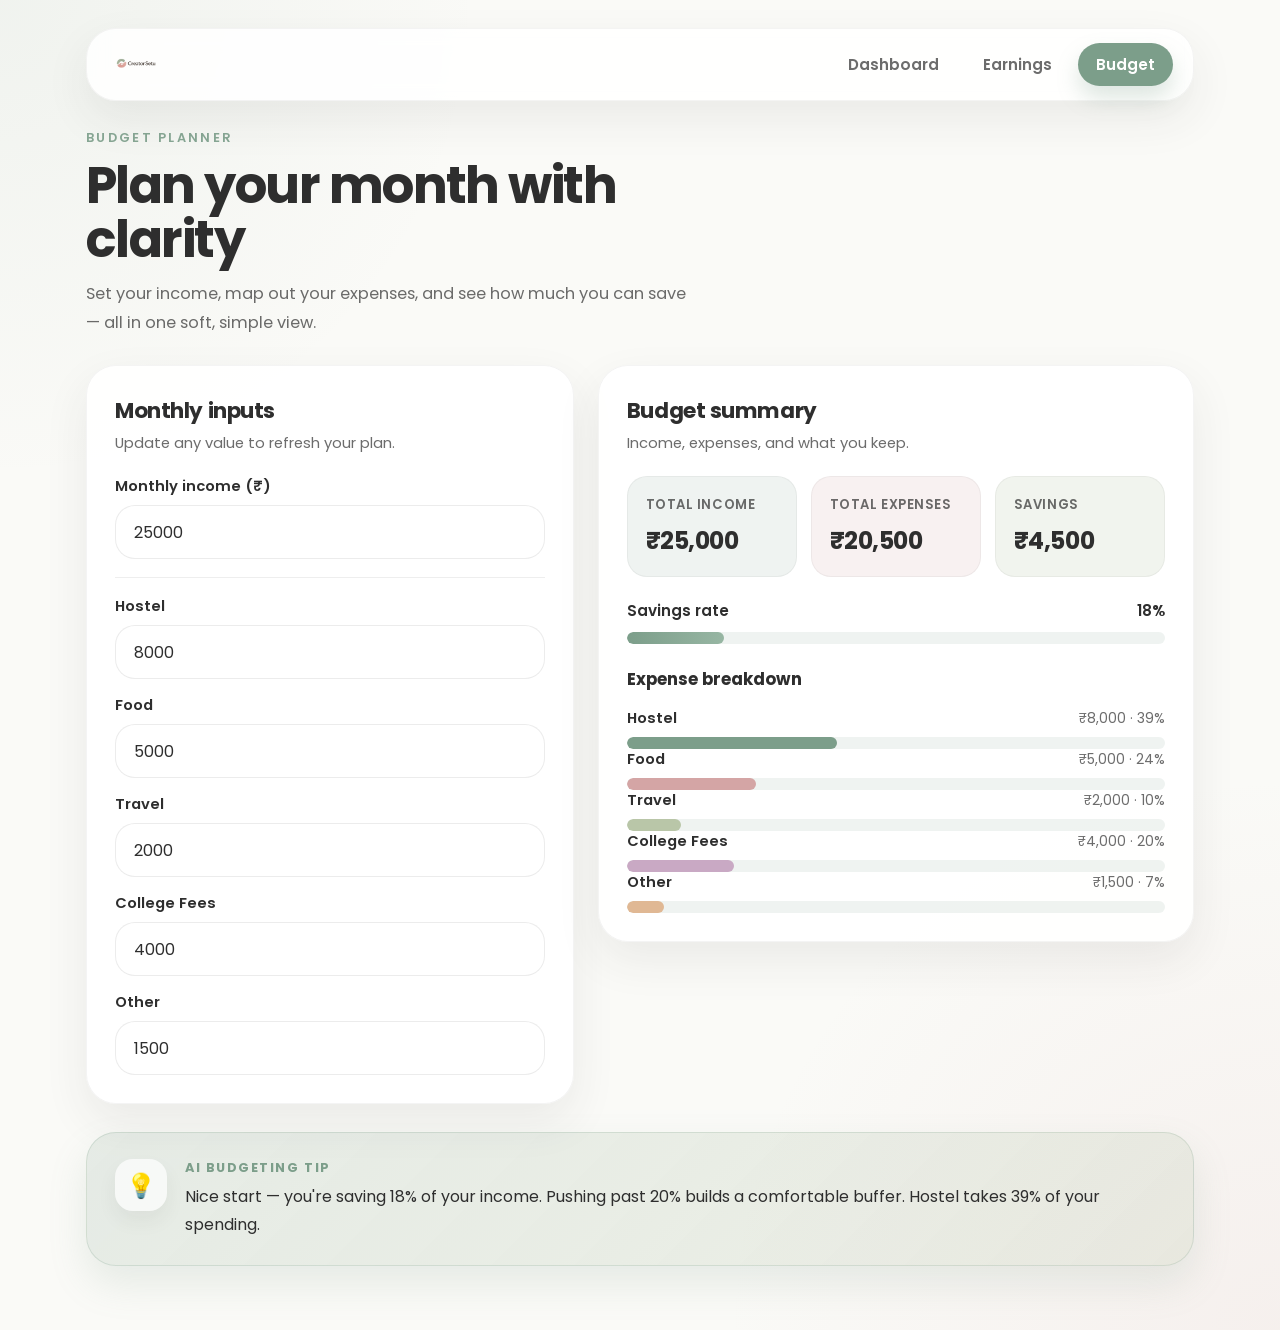
==== budget.html @ 0649b843 "Add Earnings Tracker and Budget Planner pages Co-Authored-By: Devin AI <158243242+devin-ai-integrati" ====
<!DOCTYPE html>
<html lang="en">
<head>
	<meta charset="UTF-8">
	<meta name="viewport" content="width=device-width, initial-scale=1.0">
	<title>CreatorSetu | Budget Planner</title>
	<meta name="description" content="Plan your monthly budget and track savings with CreatorSetu.">
	<link rel="preconnect" href="https://fonts.googleapis.com">
	<link rel="preconnect" href="https://fonts.gstatic.com" crossorigin>
	<link href="https://fonts.googleapis.com/css2?family=Poppins:wght@400;500;600;700;800&display=swap" rel="stylesheet">
	<link rel="stylesheet" href="style.css">
</head>
<body>
	<main class="page">
		<header class="page__nav">
			<div class="page__brand">
				<img class="brand-logo brand-logo--dashboard" src="logo_transparent.png" alt="CreatorSetu Logo">
			</div>
			<nav class="page__links" aria-label="Primary">
				<a href="index.html">Dashboard</a>
				<a href="earnings.html">Earnings</a>
				<a href="budget.html" class="is-active" aria-current="page">Budget</a>
			</nav>
		</header>

		<section class="page__intro">
			<p class="eyebrow">Budget planner</p>
			<h1>Plan your month with clarity</h1>
			<p class="page__lead">Set your income, map out your expenses, and see how much you can save — all in one soft, simple view.</p>
		</section>

		<section class="content-grid">
			<div class="panel-card">
				<div class="panel-card__header">
					<h2>Monthly inputs</h2>
					<p>Update any value to refresh your plan.</p>
				</div>
				<form class="stack-form" data-budget-form novalidate>
					<label class="field">
						<span>Monthly income (₹)</span>
						<input type="number" name="income" placeholder="e.g. 25000" min="0" step="1" data-budget-input value="25000">
					</label>
					<div class="field-divider" aria-hidden="true"></div>
					<label class="field">
						<span>Hostel</span>
						<input type="number" name="Hostel" placeholder="0" min="0" step="1" data-budget-input value="8000">
					</label>
					<label class="field">
						<span>Food</span>
						<input type="number" name="Food" placeholder="0" min="0" step="1" data-budget-input value="5000">
					</label>
					<label class="field">
						<span>Travel</span>
						<input type="number" name="Travel" placeholder="0" min="0" step="1" data-budget-input value="2000">
					</label>
					<label class="field">
						<span>College Fees</span>
						<input type="number" name="College Fees" placeholder="0" min="0" step="1" data-budget-input value="4000">
					</label>
					<label class="field">
						<span>Other</span>
						<input type="number" name="Other" placeholder="0" min="0" step="1" data-budget-input value="1500">
					</label>
				</form>
			</div>

			<div class="panel-card budget-overview">
				<div class="panel-card__header">
					<h2>Budget summary</h2>
					<p>Income, expenses, and what you keep.</p>
				</div>
				<div class="summary-trio">
					<div class="summary-trio__item summary-trio__item--income">
						<span>Total Income</span>
						<strong data-summary-income>₹0</strong>
					</div>
					<div class="summary-trio__item summary-trio__item--expense">
						<span>Total Expenses</span>
						<strong data-summary-expenses>₹0</strong>
					</div>
					<div class="summary-trio__item summary-trio__item--savings">
						<span>Savings</span>
						<strong data-summary-savings>₹0</strong>
					</div>
				</div>
				<div class="savings-meter">
					<div class="savings-meter__head">
						<span>Savings rate</span>
						<span data-savings-rate>0%</span>
					</div>
					<div class="progress-bar"><span data-savings-bar style="width: 0%"></span></div>
				</div>

				<div class="category-progress">
					<h3>Expense breakdown</h3>
					<div data-category-bars></div>
				</div>
			</div>
		</section>

		<section class="tip-section">
			<article class="ai-tip-card">
				<div class="ai-tip-card__icon" aria-hidden="true">💡</div>
				<div class="ai-tip-card__body">
					<p class="ai-tip-card__label">AI budgeting tip</p>
					<p class="ai-tip-card__text" data-ai-tip>Enter your numbers to get a personalized suggestion.</p>
				</div>
			</article>
		</section>
	</main>

	<script src="budget.js"></script>
</body>
</html>
---- style.css ----
* {
	box-sizing: border-box;
}

:root {
	--bg: #fafaf7;
	--accent: #7c9e8a;
	--secondary: #d4a5a5;
	--text: #2e2e2e;
	--muted: rgba(46, 46, 46, 0.7);
	--card: rgba(255, 255, 255, 0.86);
	--shadow: 0 18px 45px rgba(46, 46, 46, 0.08);
	--shadow-hover: 0 22px 56px rgba(46, 46, 46, 0.12);
	--radius-lg: 30px;
	--radius-md: 20px;
}

html {
	scroll-behavior: smooth;
}

body {
	margin: 0;
	font-family: 'Poppins', sans-serif;
	color: var(--text);
	background:
		radial-gradient(circle at top left, rgba(124, 158, 138, 0.08), transparent 26%),
		radial-gradient(circle at bottom right, rgba(212, 165, 165, 0.12), transparent 30%),
		var(--bg);
	min-height: 100vh;
}

button,
input,
select {
	font: inherit;
}

button {
	border: 0;
	background: none;
	cursor: pointer;
}

.auth-shell {
	min-height: 100vh;
	display: grid;
	grid-template-columns: 1.05fr 0.95fr;
	align-items: stretch;
}

.auth-shell.is-post-login {
	grid-template-columns: 1fr;
}

.auth-visual {
	position: relative;
	overflow: hidden;
	padding: 42px;
	display: flex;
	flex-direction: column;
	justify-content: space-between;
	background: linear-gradient(145deg, #7c9e8a 0%, #90ad9c 48%, #6e8f7d 100%);
	color: #fff;
}

.auth-visual::before,
.auth-visual::after {
	content: '';
	position: absolute;
	border-radius: 999px;
	background: rgba(250, 250, 247, 0.12);
	filter: blur(6px);
	pointer-events: none;
}

.auth-visual::before {
	width: 260px;
	height: 260px;
	top: -60px;
	right: -70px;
}

.auth-visual::after {
	width: 180px;
	height: 180px;
	left: -30px;
	bottom: 18%;
}

.auth-visual__brand,
.auth-visual__content {
	position: relative;
	z-index: 1;
}

.auth-visual__brand {
	display: flex;
	align-items: center;
	justify-content: flex-start;
}

.brand-logo {
	display: block;
	width: auto;
	object-fit: contain;
	background: transparent;
	mix-blend-mode: multiply;
}

.brand-logo--panel {
	width: 200px;
	height: auto;
}

.brand-logo--dashboard {
	height: 40px;
	width: auto;
}

.auth-visual__content {
	display: grid;
	gap: 18px;
	max-width: 560px;
	padding: 32px 0 0;
}

.eyebrow {
	margin: 0;
	font-size: 0.8rem;
	font-weight: 600;
	letter-spacing: 0.18em;
	text-transform: uppercase;
	opacity: 0.92;
}

.auth-visual h1,
.auth-card h2 {
	margin: 0;
	line-height: 1.02;
	letter-spacing: -0.03em;
}

.auth-visual h1 {
	font-size: clamp(2.7rem, 5.4vw, 5.6rem);
	max-width: 9ch;
}

.auth-visual__text,
.auth-card__copy {
	margin: 0;
	line-height: 1.8;
	font-size: 1.02rem;
	color: var(--muted);
}

.auth-visual__text {
	color: rgba(255, 255, 255, 0.9);
	max-width: 52ch;
}

.auth-illustration {
	position: relative;
	min-height: 320px;
	margin-top: 10px;
	border-radius: 34px;
	border: 1px solid rgba(250, 250, 247, 0.22);
	background: linear-gradient(145deg, rgba(250, 250, 247, 0.14), rgba(250, 250, 247, 0.05));
	backdrop-filter: blur(10px);
	overflow: hidden;
}

.auth-illustration__card,
.auth-illustration__orb {
	position: absolute;
	border-radius: 28px;
}

.auth-illustration__card {
	background: rgba(250, 250, 247, 0.88);
	box-shadow: 0 20px 40px rgba(46, 46, 46, 0.12);
	border: 1px solid rgba(46, 46, 46, 0.04);
}

.auth-illustration__card--one {
	width: 42%;
	height: 54%;
	top: 12%;
	left: 10%;
	transform: rotate(-8deg);
}

.auth-illustration__card--two {
	width: 36%;
	height: 44%;
	top: 18%;
	right: 14%;
	background: linear-gradient(160deg, rgba(124, 158, 138, 0.95), rgba(124, 158, 138, 0.68));
	transform: rotate(10deg);
}

.auth-illustration__card--three {
	width: 30%;
	height: 28%;
	left: 34%;
	bottom: 12%;
	background: linear-gradient(160deg, rgba(212, 165, 165, 0.9), rgba(212, 165, 165, 0.6));
}

.auth-illustration__orb {
	border-radius: 999px;
	filter: blur(2px);
	background: rgba(250, 250, 247, 0.24);
}

.auth-illustration__orb--one {
	width: 110px;
	height: 110px;
	right: 10%;
	bottom: 14%;
}

.auth-illustration__orb--two {
	width: 70px;
	height: 70px;
	left: 14%;
	top: 16%;
}

.auth-panel {
	display: grid;
	place-items: center;
	padding: 36px 22px;
	background: linear-gradient(180deg, rgba(250, 250, 247, 0.96), rgba(250, 250, 247, 1));
}

.auth-shell.is-post-login .auth-visual,
.auth-shell.is-post-login .auth-panel {
	display: none;
}

.dashboard {
	grid-column: 1 / -1;
	width: 100%;
	min-height: 100vh;
	display: grid;
	gap: 22px;
	padding: 24px;
	background:
		radial-gradient(circle at top left, rgba(124, 158, 138, 0.09), transparent 32%),
		radial-gradient(circle at bottom right, rgba(212, 165, 165, 0.1), transparent 28%),
		var(--bg);
	box-sizing: border-box;
}

.dashboard[hidden] {
	display: none;
}

.dashboard__nav {
	display: flex;
	align-items: center;
	justify-content: space-between;
	gap: 16px;
	padding: 14px 8px;
}

.dashboard__profile {
	width: 46px;
	height: 46px;
	border-radius: 999px;
	display: grid;
	place-items: center;
	background: #fff;
	box-shadow: 0 12px 24px rgba(46, 46, 46, 0.08);
	border: 1px solid rgba(46, 46, 46, 0.06);
	font-weight: 700;
	color: var(--accent);
}

.dashboard__banner,
.dashboard__stats,
.dashboard__grid {
	display: grid;
	grid-template-columns: repeat(12, minmax(0, 1fr));
	gap: 18px;
}

.dashboard__banner {
	padding: 28px;
	border-radius: 34px;
	background: linear-gradient(135deg, rgba(255, 255, 255, 0.96), rgba(250, 250, 247, 0.95));
	border: 1px solid rgba(46, 46, 46, 0.05);
	box-shadow: var(--shadow);
	align-items: end;
}

.dashboard__banner h2 {
	font-size: clamp(2rem, 4vw, 3.3rem);
	margin-top: 8px;
}

.dashboard__banner p {
	margin: 10px 0 0;
	max-width: 60ch;
	line-height: 1.8;
	color: var(--muted);
}

.dashboard__banner-card {
	grid-column: span 4;
	justify-self: end;
	padding: 18px 20px;
	border-radius: 24px;
	background: rgba(124, 158, 138, 0.1);
	border: 1px solid rgba(124, 158, 138, 0.16);
	box-shadow: 0 12px 24px rgba(46, 46, 46, 0.05);
	display: grid;
	gap: 8px;
	color: var(--text);
}

.dashboard__banner-card span {
	font-size: 0.86rem;
	font-weight: 600;
	letter-spacing: 0.08em;
	text-transform: uppercase;
	color: var(--accent);
}

.dashboard__banner > div:first-child {
	grid-column: span 8;
}

.dashboard__stats {
	grid-template-columns: repeat(4, minmax(0, 1fr));
}

.stat-card--dashboard {
	padding: 22px;
	border-radius: 28px;
	background: rgba(255, 255, 255, 0.9);
	box-shadow: 0 14px 28px rgba(46, 46, 46, 0.06);
	border: 1px solid rgba(46, 46, 46, 0.05);
	display: grid;
	gap: 10px;
}

.stat-card--dashboard p,
.dashboard-card__header p {
	margin: 0;
	color: var(--muted);
	font-size: 0.92rem;
}

.stat-card--dashboard strong {
	font-size: 1.9rem;
	line-height: 1;
	color: var(--text);
}

.stat-card--dashboard span {
	color: var(--muted);
	font-size: 0.9rem;
}

.progress-bar {
	height: 12px;
	border-radius: 999px;
	background: rgba(124, 158, 138, 0.12);
	overflow: hidden;
}

.progress-bar span {
	display: block;
	height: 100%;
	border-radius: inherit;
	background: linear-gradient(90deg, var(--accent), #97b6a3);
}

.dashboard__grid {
	grid-template-columns: 1.4fr 0.9fr;
}

.dashboard-card {
	padding: 24px;
	border-radius: 32px;
	background: rgba(255, 255, 255, 0.9);
	border: 1px solid rgba(46, 46, 46, 0.05);
	box-shadow: var(--shadow);
	display: grid;
	gap: 18px;
}

.dashboard-card__header h3 {
	margin: 0 0 6px;
	font-size: 1.2rem;
}

.bar-chart {
	display: grid;
	grid-template-columns: repeat(6, minmax(0, 1fr));
	align-items: end;
	gap: 14px;
	min-height: 320px;
	padding: 12px 4px 0;
}

.bar-chart__item {
	display: grid;
	justify-items: center;
	gap: 10px;
}

.bar-chart__bar {
	width: 100%;
	min-height: 40px;
	border-radius: 20px 20px 10px 10px;
	background: linear-gradient(180deg, rgba(124, 158, 138, 0.95), rgba(124, 158, 138, 0.52));
	box-shadow: 0 12px 24px rgba(124, 158, 138, 0.2);
	align-self: end;
}

.bar-chart__label {
	font-size: 0.84rem;
	color: var(--muted);
}

.bar-chart__value {
	font-size: 0.84rem;
	font-weight: 600;
	color: var(--text);
}

.activity-feed {
	display: grid;
	gap: 14px;
}

.activity-item {
	padding: 16px 18px;
	border-radius: 22px;
	background: linear-gradient(135deg, rgba(250, 250, 247, 0.95), rgba(255, 255, 255, 0.98));
	border: 1px solid rgba(46, 46, 46, 0.05);
	display: grid;
	gap: 6px;
}

.activity-item__top {
	display: flex;
	align-items: center;
	justify-content: space-between;
	gap: 12px;
	font-weight: 600;
}

.activity-item__badge {
	padding: 6px 10px;
	border-radius: 999px;
	background: rgba(212, 165, 165, 0.18);
	color: var(--text);
	font-size: 0.8rem;
	font-weight: 600;
}

.activity-item p {
	margin: 0;
	color: var(--muted);
	line-height: 1.7;
}

.auth-card {
	width: min(100%, 500px);
	padding: 34px;
	border-radius: 34px;
	background: var(--card);
	box-shadow: var(--shadow);
	border: 1px solid rgba(46, 46, 46, 0.05);
	backdrop-filter: blur(10px);
}

.auth-card__header {
	display: grid;
	gap: 10px;
	margin-bottom: 22px;
}

.auth-card h2 {
	font-size: clamp(1.9rem, 3vw, 2.5rem);
}

.auth-switch {
	display: grid;
	grid-template-columns: repeat(2, minmax(0, 1fr));
	gap: 8px;
	padding: 6px;
	margin-bottom: 20px;
	border-radius: 999px;
	background: rgba(124, 158, 138, 0.08);
}

.auth-switch__button {
	min-height: 46px;
	border-radius: 999px;
	font-weight: 600;
	color: var(--muted);
	transition: background 220ms ease, color 220ms ease, transform 220ms ease;
}

.auth-switch__button.is-active {
	background: #fff;
	color: var(--text);
	box-shadow: 0 10px 20px rgba(46, 46, 46, 0.08);
}

.auth-stage {
	position: relative;
	min-height: 420px;
}

.auth-form {
	position: absolute;
	inset: 0;
	display: grid;
	gap: 16px;
	align-content: start;
	opacity: 0;
	transform: translateX(18px);
	pointer-events: none;
	transition: opacity 260ms ease, transform 260ms ease;
}

.auth-form.is-active {
	opacity: 1;
	transform: translateX(0);
	pointer-events: auto;
	position: relative;
}

.field {
	display: grid;
	gap: 8px;
}

.field span {
	font-size: 0.92rem;
	font-weight: 600;
}

.field input,
.field select {
	width: 100%;
	min-height: 54px;
	padding: 0 18px;
	border-radius: var(--radius-md);
	border: 1px solid rgba(46, 46, 46, 0.09);
	background: rgba(255, 255, 255, 0.95);
	color: var(--text);
	outline: none;
	box-shadow: inset 0 1px 0 rgba(255, 255, 255, 0.7);
	transition: border-color 180ms ease, box-shadow 180ms ease, transform 180ms ease;
}

.field input::placeholder {
	color: rgba(46, 46, 46, 0.4);
}

.field input:focus,
.field select:focus {
	border-color: rgba(124, 158, 138, 0.5);
	box-shadow: 0 0 0 4px rgba(124, 158, 138, 0.12);
}

.primary-button,
.google-button {
	min-height: 54px;
	border-radius: 999px;
	font-weight: 600;
	transition: transform 180ms ease, box-shadow 180ms ease, background 180ms ease;
}

.primary-button {
	background: var(--accent);
	color: #fff;
	box-shadow: 0 16px 28px rgba(124, 158, 138, 0.26);
}

.google-button {
	display: inline-flex;
	align-items: center;
	justify-content: center;
	gap: 12px;
	border: 1px solid rgba(46, 46, 46, 0.09);
	background: #fff;
	color: var(--text);
}

.primary-button:hover,
.google-button:hover,
.auth-switch__button:hover,
.text-toggle:hover {
	transform: translateY(-2px);
}

.google-button__icon {
	width: 28px;
	height: 28px;
	border-radius: 999px;
	display: grid;
	place-items: center;
	background: linear-gradient(135deg, rgba(124, 158, 138, 0.18), rgba(212, 165, 165, 0.2));
	font-weight: 700;
}

.auth-footnote {
	margin: 4px 0 0;
	text-align: center;
	color: var(--muted);
	line-height: 1.7;
}

.text-toggle {
	padding: 0;
	font-weight: 700;
	color: var(--accent);
}

body.is-signup .auth-card__header h2,
body.is-signup .auth-card__copy {
	animation: fadeSlide 240ms ease;
}

@keyframes fadeSlide {
	from {
		opacity: 0;
		transform: translateY(8px);
	}
	to {
		opacity: 1;
		transform: translateY(0);
	}
}

@media (max-width: 980px) {
	.auth-shell {
		grid-template-columns: 1fr;
	}

	.auth-visual {
		padding: 28px 22px 34px;
	}

	.auth-visual h1 {
		max-width: 12ch;
	}

	.auth-illustration {
		min-height: 240px;
	}

	.auth-panel {
		padding-top: 18px;
	}

	.post-login__grid {
		grid-template-columns: 1fr;
	}

	.dashboard {
		padding: 18px;
	}

	.dashboard__banner > div:first-child,
	.dashboard__banner-card,
	.dashboard__grid {
		grid-column: span 12;
		justify-self: stretch;
	}

	.dashboard__stats,
	.dashboard__grid,
	.dashboard__banner {
		grid-template-columns: 1fr;
	}

	.bar-chart {
		grid-template-columns: repeat(3, minmax(0, 1fr));
	}
}

@media (max-width: 560px) {
	.auth-visual {
		padding: 22px 18px 26px;
	}

	.auth-card {
		padding: 24px 18px;
		border-radius: 28px;
	}

	.auth-stage {
		min-height: 460px;
	}

	.auth-visual__content {
		padding-top: 24px;
	}

	.auth-switch {
		grid-template-columns: 1fr;
	}

	.auth-form {
		transform: translateX(0) translateY(12px);
	}
}

/* ===== Shared page layout (Earnings & Budget) ===== */
.page {
	max-width: 1160px;
	margin: 0 auto;
	padding: 28px 26px 64px;
	display: grid;
	gap: 28px;
}

.page__nav {
	display: flex;
	align-items: center;
	justify-content: space-between;
	gap: 18px;
	padding: 14px 20px;
	border-radius: var(--radius-lg);
	background: rgba(255, 255, 255, 0.86);
	border: 1px solid rgba(46, 46, 46, 0.05);
	box-shadow: var(--shadow);
	backdrop-filter: blur(10px);
}

.page__links {
	display: flex;
	gap: 8px;
	flex-wrap: wrap;
}

.page__links a {
	padding: 10px 18px;
	border-radius: 999px;
	text-decoration: none;
	font-weight: 600;
	font-size: 0.95rem;
	color: var(--muted);
	transition: background 200ms ease, color 200ms ease, transform 200ms ease;
}

.page__links a:hover {
	transform: translateY(-2px);
	color: var(--text);
}

.page__links a.is-active {
	background: var(--accent);
	color: #fff;
	box-shadow: 0 12px 22px rgba(124, 158, 138, 0.26);
}

.page__intro {
	display: grid;
	gap: 12px;
	max-width: 60ch;
}

.page__intro .eyebrow {
	color: var(--accent);
}

.page__intro h1 {
	margin: 0;
	font-size: clamp(2.1rem, 4vw, 3.2rem);
	line-height: 1.05;
	letter-spacing: -0.03em;
}

.page__lead {
	margin: 0;
	color: var(--muted);
	line-height: 1.8;
	font-size: 1.02rem;
}

/* ===== Summary cards ===== */
.summary-row {
	display: grid;
	grid-template-columns: 1.4fr 1fr 1fr;
	gap: 20px;
}

.summary-card {
	padding: 26px;
	border-radius: var(--radius-lg);
	background: rgba(255, 255, 255, 0.9);
	border: 1px solid rgba(46, 46, 46, 0.05);
	box-shadow: var(--shadow);
	display: grid;
	gap: 10px;
	align-content: start;
}

.summary-card p {
	margin: 0;
	color: var(--muted);
	font-size: 0.92rem;
}

.summary-card strong {
	font-size: 2rem;
	line-height: 1;
	letter-spacing: -0.02em;
}

.summary-card span {
	color: var(--muted);
	font-size: 0.9rem;
}

.summary-card--hero {
	background: linear-gradient(140deg, rgba(124, 158, 138, 0.95), rgba(124, 158, 138, 0.72));
	color: #fff;
	border: 0;
	box-shadow: 0 22px 46px rgba(124, 158, 138, 0.32);
}

.summary-card--hero p,
.summary-card--hero span {
	color: rgba(255, 255, 255, 0.88);
}

.summary-card--hero strong {
	font-size: 2.6rem;
	color: #fff;
}

/* ===== Content grid + panels ===== */
.content-grid {
	display: grid;
	grid-template-columns: 0.9fr 1.1fr;
	gap: 24px;
	align-items: start;
}

.panel-card {
	padding: 28px;
	border-radius: var(--radius-lg);
	background: rgba(255, 255, 255, 0.9);
	border: 1px solid rgba(46, 46, 46, 0.05);
	box-shadow: var(--shadow);
	display: grid;
	gap: 22px;
}

.panel-card__header h2 {
	margin: 0 0 6px;
	font-size: 1.35rem;
	letter-spacing: -0.02em;
}

.panel-card__header p {
	margin: 0;
	color: var(--muted);
	font-size: 0.92rem;
}

.stack-form {
	display: grid;
	gap: 16px;
}

.field-divider {
	height: 1px;
	background: rgba(46, 46, 46, 0.08);
	margin: 2px 0;
}

/* ===== Pie chart ===== */
.pie-wrap {
	display: flex;
	align-items: center;
	gap: 26px;
	flex-wrap: wrap;
}

.pie-chart {
	width: 190px;
	height: 190px;
	border-radius: 999px;
	flex-shrink: 0;
	box-shadow: 0 16px 32px rgba(46, 46, 46, 0.12);
	background: conic-gradient(rgba(124, 158, 138, 0.15) 0 100%);
	position: relative;
}

.pie-chart::after {
	content: '';
	position: absolute;
	inset: 28%;
	border-radius: 999px;
	background: #fff;
	box-shadow: inset 0 1px 6px rgba(46, 46, 46, 0.06);
}

.pie-legend {
	list-style: none;
	margin: 0;
	padding: 0;
	display: grid;
	gap: 12px;
	flex: 1;
	min-width: 180px;
}

.pie-legend__item {
	display: grid;
	grid-template-columns: auto 1fr auto;
	align-items: center;
	gap: 10px;
	font-size: 0.92rem;
}

.pie-legend__dot {
	width: 14px;
	height: 14px;
	border-radius: 5px;
}

.pie-legend__label {
	font-weight: 600;
}

.pie-legend__value {
	color: var(--muted);
	font-size: 0.86rem;
	white-space: nowrap;
}

.pie-legend__empty {
	color: var(--muted);
	font-size: 0.92rem;
}

/* ===== Earnings list ===== */
.list-section {
	display: grid;
	gap: 18px;
}

.earnings-grid {
	display: grid;
	grid-template-columns: repeat(auto-fill, minmax(220px, 1fr));
	gap: 18px;
}

.earning-card {
	padding: 22px;
	border-radius: var(--radius-md);
	background: linear-gradient(135deg, rgba(250, 250, 247, 0.96), rgba(255, 255, 255, 0.98));
	border: 1px solid rgba(46, 46, 46, 0.05);
	box-shadow: 0 14px 28px rgba(46, 46, 46, 0.06);
	display: grid;
	gap: 14px;
	transition: transform 200ms ease, box-shadow 200ms ease;
}

.earning-card:hover {
	transform: translateY(-3px);
	box-shadow: var(--shadow-hover);
}

.earning-card__top {
	display: flex;
	align-items: center;
	justify-content: space-between;
	gap: 10px;
}

.earning-card__platform {
	font-weight: 600;
	font-size: 1.02rem;
}

.earning-card__remove {
	width: 28px;
	height: 28px;
	border-radius: 999px;
	display: grid;
	place-items: center;
	font-size: 1.2rem;
	line-height: 1;
	color: var(--muted);
	background: rgba(46, 46, 46, 0.05);
	transition: background 180ms ease, color 180ms ease;
}

.earning-card__remove:hover {
	background: rgba(212, 165, 165, 0.25);
	color: var(--text);
}

.earning-card__amount {
	font-size: 1.7rem;
	letter-spacing: -0.02em;
	color: var(--accent);
}

.earning-card__meta {
	display: flex;
	align-items: center;
	justify-content: space-between;
	gap: 10px;
	flex-wrap: wrap;
}

.earning-card__badge {
	padding: 6px 12px;
	border-radius: 999px;
	background: rgba(124, 158, 138, 0.14);
	color: var(--text);
	font-size: 0.8rem;
	font-weight: 600;
}

.earning-card__date {
	color: var(--muted);
	font-size: 0.86rem;
}

.empty-state {
	margin: 0;
	padding: 36px;
	text-align: center;
	color: var(--muted);
	border-radius: var(--radius-md);
	border: 1px dashed rgba(46, 46, 46, 0.15);
	background: rgba(255, 255, 255, 0.6);
}

/* ===== Budget summary ===== */
.summary-trio {
	display: grid;
	grid-template-columns: repeat(3, minmax(0, 1fr));
	gap: 14px;
}

.summary-trio__item {
	padding: 18px;
	border-radius: var(--radius-md);
	display: grid;
	gap: 8px;
	border: 1px solid rgba(46, 46, 46, 0.05);
}

.summary-trio__item span {
	font-size: 0.82rem;
	font-weight: 600;
	letter-spacing: 0.04em;
	text-transform: uppercase;
	color: var(--muted);
}

.summary-trio__item strong {
	font-size: 1.5rem;
	letter-spacing: -0.02em;
}

.summary-trio__item--income {
	background: rgba(124, 158, 138, 0.12);
}

.summary-trio__item--expense {
	background: rgba(212, 165, 165, 0.16);
}

.summary-trio__item--savings {
	background: rgba(185, 198, 168, 0.2);
}

.savings-meter {
	display: grid;
	gap: 10px;
}

.savings-meter__head {
	display: flex;
	align-items: center;
	justify-content: space-between;
	font-weight: 600;
	font-size: 0.95rem;
}

.category-progress {
	display: grid;
	gap: 16px;
}

.category-progress h3 {
	margin: 0;
	font-size: 1.05rem;
}

.category-row {
	display: grid;
	gap: 8px;
}

.category-row__head {
	display: flex;
	align-items: center;
	justify-content: space-between;
	gap: 10px;
	font-size: 0.92rem;
}

.category-row__name {
	font-weight: 600;
}

.category-row__value {
	color: var(--muted);
	font-size: 0.86rem;
}

/* ===== AI tip card ===== */
.tip-section {
	display: grid;
}

.ai-tip-card {
	display: flex;
	align-items: flex-start;
	gap: 18px;
	padding: 26px 28px;
	border-radius: var(--radius-lg);
	background: linear-gradient(135deg, rgba(124, 158, 138, 0.16), rgba(185, 198, 168, 0.22));
	border: 1px solid rgba(124, 158, 138, 0.22);
	box-shadow: 0 18px 38px rgba(124, 158, 138, 0.16);
}

.ai-tip-card__icon {
	width: 52px;
	height: 52px;
	border-radius: 18px;
	display: grid;
	place-items: center;
	font-size: 1.5rem;
	background: rgba(255, 255, 255, 0.7);
	box-shadow: 0 10px 20px rgba(46, 46, 46, 0.06);
	flex-shrink: 0;
}

.ai-tip-card__label {
	margin: 0 0 6px;
	font-size: 0.8rem;
	font-weight: 700;
	letter-spacing: 0.12em;
	text-transform: uppercase;
	color: var(--accent);
}

.ai-tip-card__text {
	margin: 0;
	line-height: 1.75;
	font-size: 1rem;
	color: var(--text);
}

/* ===== Responsive ===== */
@media (max-width: 900px) {
	.summary-row,
	.content-grid {
		grid-template-columns: 1fr;
	}

	.summary-trio {
		grid-template-columns: 1fr;
	}
}

@media (max-width: 560px) {
	.page {
		padding: 20px 16px 48px;
	}

	.page__nav {
		flex-direction: column;
		align-items: stretch;
		text-align: center;
	}

	.page__links {
		justify-content: center;
	}

	.pie-wrap {
		justify-content: center;
	}
}
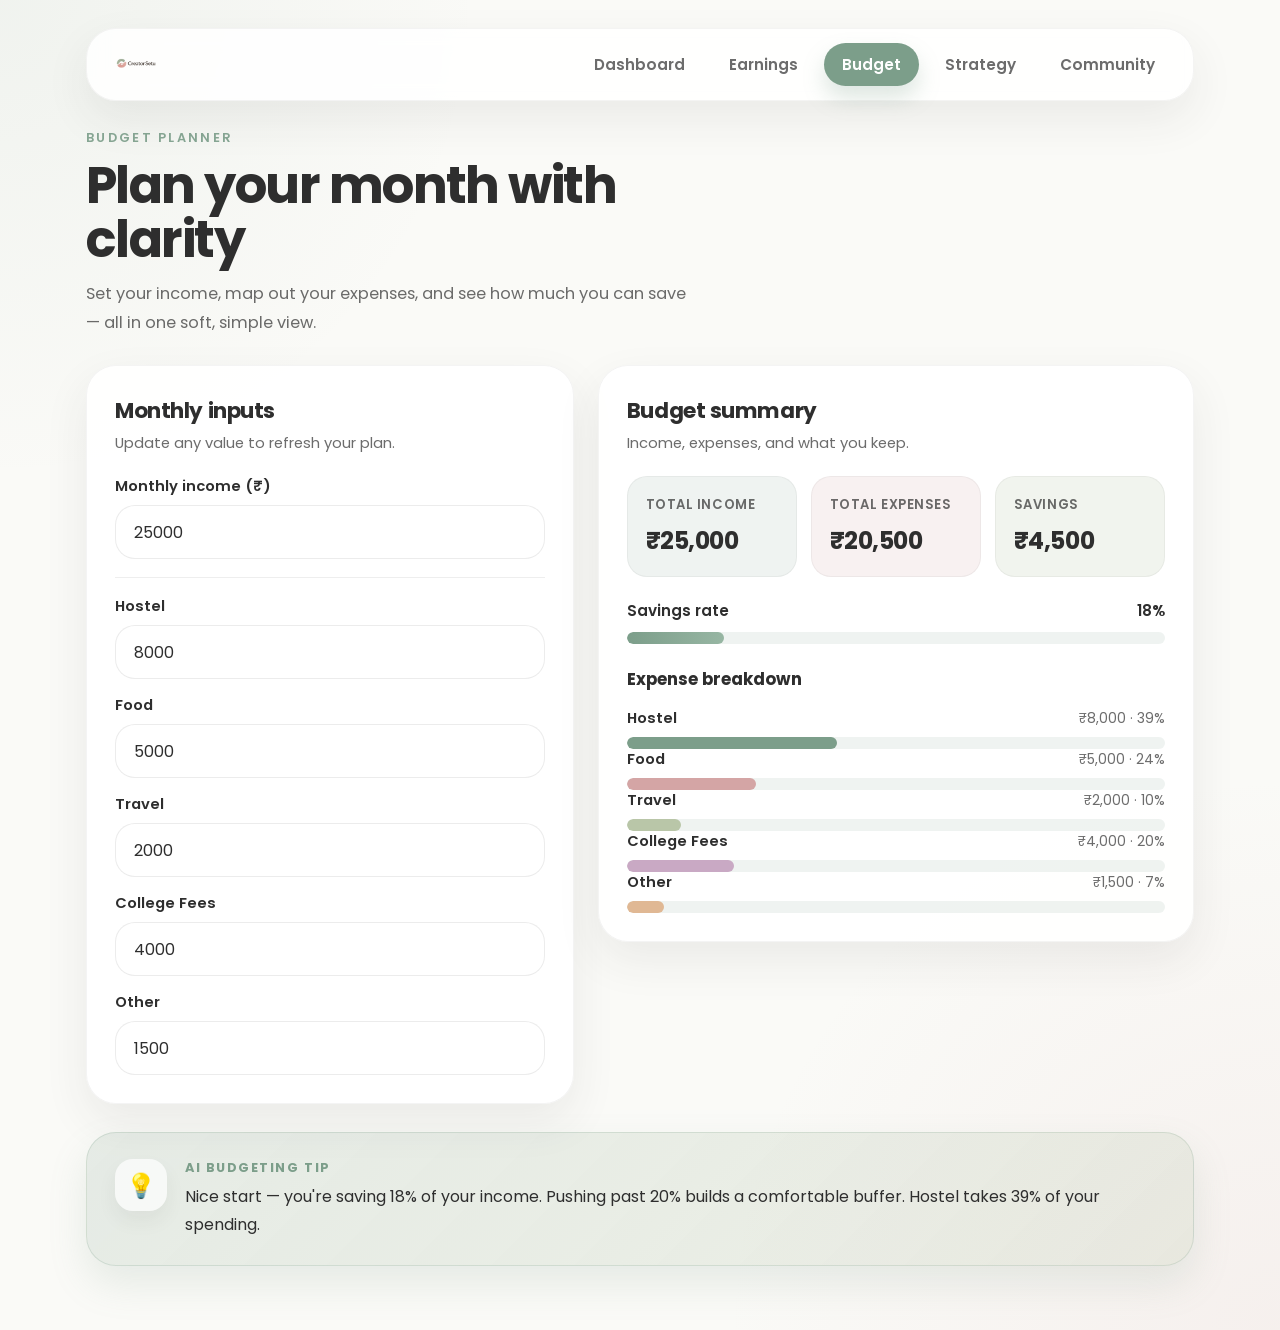
==== commit 68ebeaa2: "Add Content Strategy Advisor and Creator Meet community pages Co-Authored-By: Devin AI <158243242+de" ====
--- a/budget.html
+++ b/budget.html
@@ -20,6 +20,8 @@
 				<a href="index.html">Dashboard</a>
 				<a href="earnings.html">Earnings</a>
 				<a href="budget.html" class="is-active" aria-current="page">Budget</a>
+				<a href="strategy.html">Strategy</a>
+				<a href="community.html">Community</a>
 			</nav>
 		</header>
 
--- a/style.css
+++ b/style.css
@@ -1203,3 +1203,399 @@
 		justify-content: center;
 	}
 }
+
+/* ===== Content Strategy Advisor ===== */
+.content-grid--advisor {
+	grid-template-columns: 0.85fr 1.15fr;
+}
+
+.range-input {
+	-webkit-appearance: none;
+	appearance: none;
+	width: 100%;
+	height: 8px;
+	border-radius: 999px;
+	background: rgba(124, 158, 138, 0.18);
+	outline: none;
+}
+
+.range-input::-webkit-slider-thumb {
+	-webkit-appearance: none;
+	appearance: none;
+	width: 22px;
+	height: 22px;
+	border-radius: 999px;
+	background: var(--accent);
+	box-shadow: 0 6px 14px rgba(124, 158, 138, 0.4);
+	cursor: pointer;
+}
+
+.range-input::-moz-range-thumb {
+	width: 22px;
+	height: 22px;
+	border: 0;
+	border-radius: 999px;
+	background: var(--accent);
+	box-shadow: 0 6px 14px rgba(124, 158, 138, 0.4);
+	cursor: pointer;
+}
+
+.advisor-output {
+	display: grid;
+	gap: 18px;
+	align-content: start;
+}
+
+.advisor-output__header h2 {
+	font-size: 1.35rem;
+	letter-spacing: -0.02em;
+}
+
+.masonry {
+	columns: 2;
+	column-gap: 18px;
+}
+
+.idea-card {
+	break-inside: avoid;
+	margin-bottom: 18px;
+	padding: 22px;
+	border-radius: var(--radius-md);
+	background: rgba(255, 255, 255, 0.92);
+	border: 1px solid rgba(46, 46, 46, 0.05);
+	box-shadow: 0 14px 28px rgba(46, 46, 46, 0.06);
+	display: grid;
+	gap: 10px;
+	transition: transform 200ms ease, box-shadow 200ms ease;
+}
+
+.idea-card:hover {
+	transform: translateY(-3px);
+	box-shadow: var(--shadow-hover);
+}
+
+.idea-card--tone-0 { background: linear-gradient(150deg, rgba(124, 158, 138, 0.14), rgba(255, 255, 255, 0.96)); }
+.idea-card--tone-1 { background: linear-gradient(150deg, rgba(212, 165, 165, 0.16), rgba(255, 255, 255, 0.96)); }
+.idea-card--tone-2 { background: linear-gradient(150deg, rgba(185, 198, 168, 0.2), rgba(255, 255, 255, 0.96)); }
+.idea-card--tone-3 { background: linear-gradient(150deg, rgba(201, 169, 196, 0.18), rgba(255, 255, 255, 0.96)); }
+
+.idea-card__emoji {
+	font-size: 1.8rem;
+	line-height: 1;
+}
+
+.idea-card__title {
+	margin: 0;
+	font-size: 1.12rem;
+	letter-spacing: -0.01em;
+}
+
+.idea-card__desc {
+	margin: 0;
+	color: var(--muted);
+	line-height: 1.7;
+	font-size: 0.94rem;
+}
+
+.best-content {
+	display: grid;
+	grid-template-columns: repeat(auto-fill, minmax(200px, 1fr));
+	gap: 16px;
+}
+
+.stat-chip {
+	padding: 20px;
+	border-radius: var(--radius-md);
+	background: rgba(124, 158, 138, 0.1);
+	border: 1px solid rgba(124, 158, 138, 0.16);
+	display: grid;
+	gap: 6px;
+}
+
+.stat-chip__label {
+	font-size: 0.78rem;
+	font-weight: 700;
+	letter-spacing: 0.08em;
+	text-transform: uppercase;
+	color: var(--accent);
+}
+
+.stat-chip__value {
+	font-size: 1.05rem;
+	letter-spacing: -0.01em;
+}
+
+.stat-chip__meta {
+	color: var(--muted);
+	font-size: 0.86rem;
+}
+
+/* ===== Creator Meet community ===== */
+.search-wrap {
+	position: relative;
+	display: flex;
+	align-items: center;
+}
+
+.search-wrap__icon {
+	position: absolute;
+	left: 22px;
+	font-size: 1.1rem;
+	pointer-events: none;
+}
+
+.search-input {
+	width: 100%;
+	min-height: 60px;
+	padding: 0 22px 0 54px;
+	border-radius: 999px;
+	border: 1px solid rgba(46, 46, 46, 0.09);
+	background: rgba(255, 255, 255, 0.92);
+	color: var(--text);
+	outline: none;
+	box-shadow: var(--shadow);
+	transition: border-color 180ms ease, box-shadow 180ms ease;
+}
+
+.search-input::placeholder {
+	color: rgba(46, 46, 46, 0.45);
+}
+
+.search-input:focus {
+	border-color: rgba(124, 158, 138, 0.5);
+	box-shadow: 0 0 0 4px rgba(124, 158, 138, 0.12);
+}
+
+.community-layout {
+	display: grid;
+	grid-template-columns: 1fr 320px;
+	gap: 24px;
+	align-items: start;
+}
+
+.community-main {
+	display: grid;
+	gap: 18px;
+}
+
+.collab-heading {
+	margin-top: 16px;
+}
+
+.creator-grid {
+	display: grid;
+	grid-template-columns: repeat(auto-fill, minmax(210px, 1fr));
+	gap: 18px;
+}
+
+.creator-card {
+	padding: 24px;
+	border-radius: var(--radius-md);
+	background: rgba(255, 255, 255, 0.92);
+	border: 1px solid rgba(46, 46, 46, 0.05);
+	box-shadow: 0 14px 28px rgba(46, 46, 46, 0.06);
+	display: grid;
+	justify-items: center;
+	gap: 8px;
+	text-align: center;
+	transition: transform 200ms ease, box-shadow 200ms ease;
+}
+
+.creator-card:hover {
+	transform: translateY(-3px);
+	box-shadow: var(--shadow-hover);
+}
+
+.creator-card__avatar {
+	width: 64px;
+	height: 64px;
+	border-radius: 999px;
+	display: grid;
+	place-items: center;
+	color: #fff;
+	font-weight: 700;
+	font-size: 1.2rem;
+	box-shadow: 0 10px 20px rgba(46, 46, 46, 0.12);
+	margin-bottom: 4px;
+}
+
+.creator-card__name {
+	margin: 0;
+	font-size: 1.05rem;
+}
+
+.creator-card__platform {
+	font-size: 0.82rem;
+	font-weight: 600;
+	color: var(--accent);
+}
+
+.creator-card__followers {
+	color: var(--muted);
+	font-size: 0.86rem;
+}
+
+.connect-button {
+	margin-top: 10px;
+	min-height: 42px;
+	padding: 0 24px;
+	border-radius: 999px;
+	font-weight: 600;
+	background: var(--accent);
+	color: #fff;
+	box-shadow: 0 12px 22px rgba(124, 158, 138, 0.26);
+	transition: transform 180ms ease, background 180ms ease;
+}
+
+.connect-button:hover {
+	transform: translateY(-2px);
+}
+
+.connect-button.is-connected {
+	background: rgba(124, 158, 138, 0.16);
+	color: var(--accent);
+	box-shadow: none;
+}
+
+.collab-card {
+	break-inside: avoid;
+	margin-bottom: 18px;
+	padding: 22px;
+	border-radius: var(--radius-md);
+	background: rgba(255, 255, 255, 0.92);
+	border: 1px solid rgba(46, 46, 46, 0.05);
+	box-shadow: 0 14px 28px rgba(46, 46, 46, 0.06);
+	display: grid;
+	gap: 14px;
+}
+
+.collab-card--tone-0 { background: linear-gradient(150deg, rgba(124, 158, 138, 0.12), rgba(255, 255, 255, 0.96)); }
+.collab-card--tone-1 { background: linear-gradient(150deg, rgba(212, 165, 165, 0.14), rgba(255, 255, 255, 0.96)); }
+.collab-card--tone-2 { background: linear-gradient(150deg, rgba(185, 198, 168, 0.18), rgba(255, 255, 255, 0.96)); }
+.collab-card--tone-3 { background: linear-gradient(150deg, rgba(201, 169, 196, 0.16), rgba(255, 255, 255, 0.96)); }
+
+.collab-card__top {
+	display: flex;
+	align-items: center;
+	gap: 12px;
+}
+
+.collab-card__avatar {
+	width: 44px;
+	height: 44px;
+	border-radius: 999px;
+	display: grid;
+	place-items: center;
+	background: var(--accent);
+	color: #fff;
+	font-weight: 700;
+	font-size: 0.95rem;
+	flex-shrink: 0;
+}
+
+.collab-card__name {
+	display: block;
+	font-weight: 600;
+}
+
+.collab-card__platform {
+	display: block;
+	font-size: 0.82rem;
+	color: var(--muted);
+}
+
+.collab-card__text {
+	margin: 0;
+	line-height: 1.7;
+	color: var(--text);
+	font-size: 0.95rem;
+}
+
+.collab-card__foot {
+	display: flex;
+	align-items: center;
+	justify-content: space-between;
+	gap: 10px;
+	flex-wrap: wrap;
+}
+
+.collab-card__tag {
+	padding: 6px 12px;
+	border-radius: 999px;
+	background: rgba(124, 158, 138, 0.14);
+	color: var(--text);
+	font-size: 0.8rem;
+	font-weight: 600;
+}
+
+.ghost-button {
+	min-height: 38px;
+	padding: 0 18px;
+	border-radius: 999px;
+	font-weight: 600;
+	font-size: 0.88rem;
+	color: var(--accent);
+	background: #fff;
+	border: 1px solid rgba(124, 158, 138, 0.3);
+	transition: transform 180ms ease, background 180ms ease;
+}
+
+.ghost-button:hover {
+	transform: translateY(-2px);
+	background: rgba(124, 158, 138, 0.08);
+}
+
+.trending-card {
+	position: sticky;
+	top: 24px;
+}
+
+.trending-list {
+	list-style: none;
+	margin: 0;
+	padding: 0;
+	display: grid;
+	gap: 6px;
+}
+
+.trending-item {
+	display: flex;
+	align-items: center;
+	justify-content: space-between;
+	gap: 10px;
+	padding: 12px 14px;
+	border-radius: 16px;
+	transition: background 180ms ease;
+}
+
+.trending-item:hover {
+	background: rgba(124, 158, 138, 0.08);
+}
+
+.trending-item__tag {
+	font-weight: 600;
+	color: var(--text);
+}
+
+.trending-item__posts {
+	color: var(--muted);
+	font-size: 0.84rem;
+}
+
+@media (max-width: 900px) {
+	.content-grid--advisor {
+		grid-template-columns: 1fr;
+	}
+
+	.masonry {
+		columns: 1;
+	}
+
+	.community-layout {
+		grid-template-columns: 1fr;
+	}
+
+	.trending-card {
+		position: static;
+	}
+}
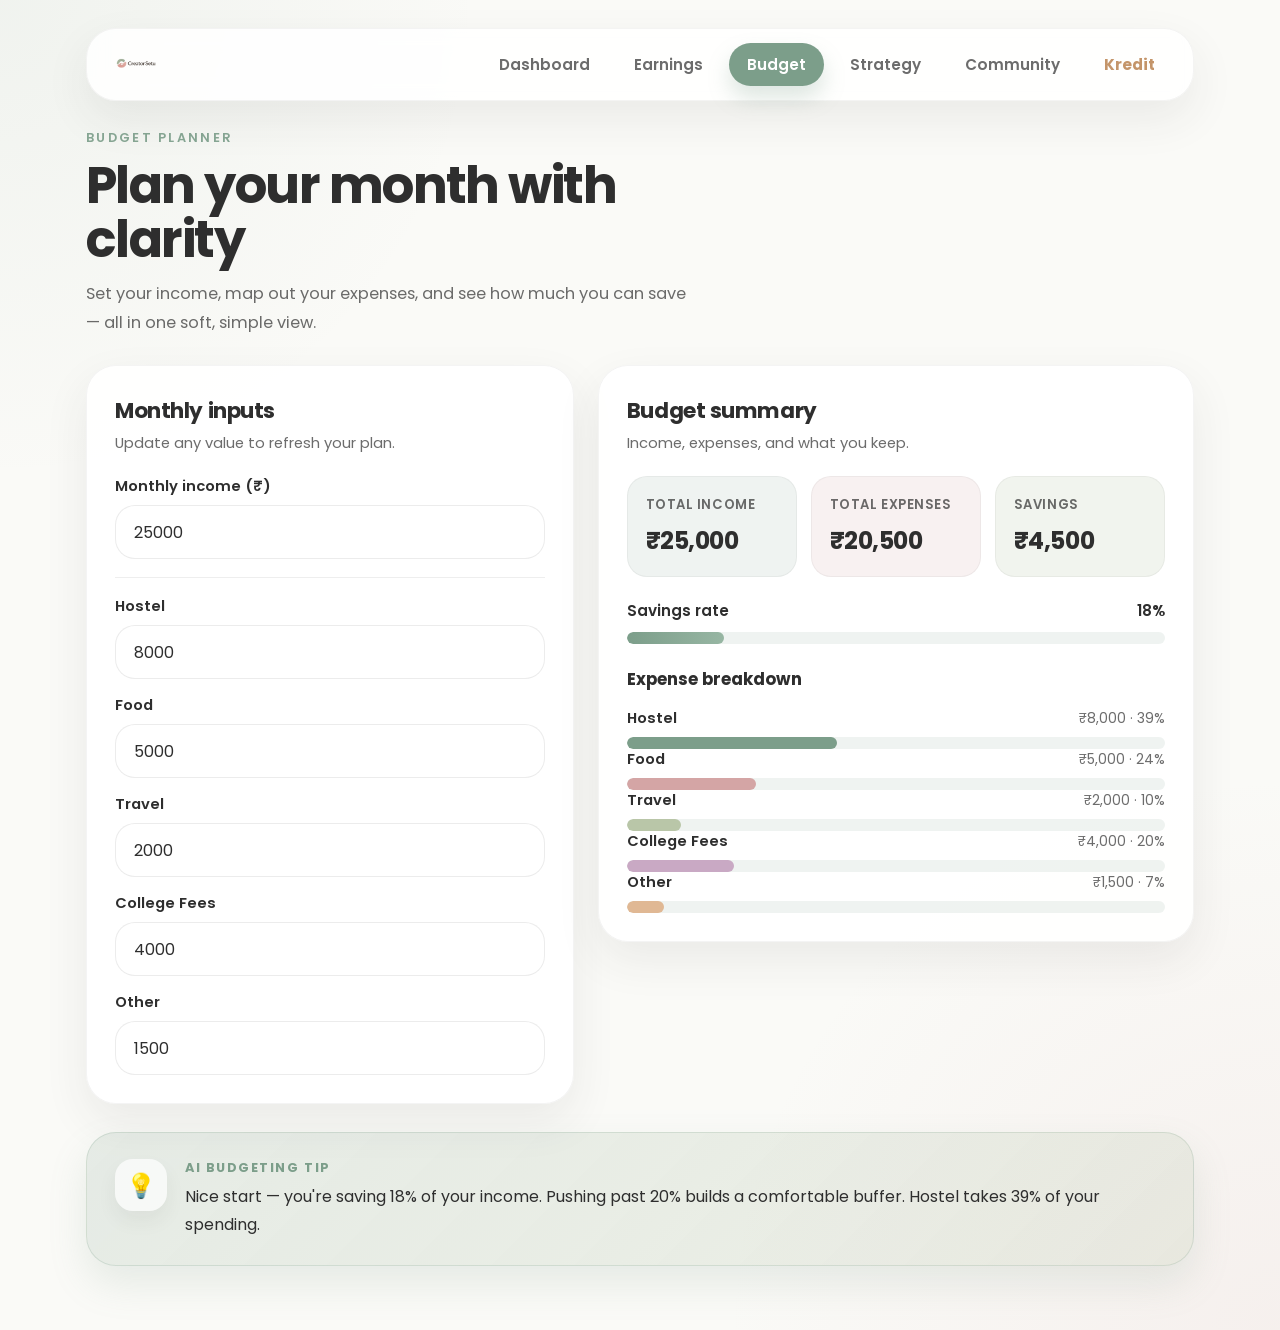
==== commit a0e60636: "Add Kredit page — peer-to-peer micro lending for student creators - Create kredit.html with hero sec" ====
--- a/budget.html
+++ b/budget.html
@@ -22,6 +22,7 @@
 				<a href="budget.html" class="is-active" aria-current="page">Budget</a>
 				<a href="strategy.html">Strategy</a>
 				<a href="community.html">Community</a>
+				<a href="kredit.html" class="kredit-link">Kredit</a>
 			</nav>
 		</header>
 
--- a/style.css
+++ b/style.css
@@ -1,719 +1,719 @@
-* {
-	box-sizing: border-box;
-}
-
-:root {
-	--bg: #fafaf7;
-	--accent: #7c9e8a;
-	--secondary: #d4a5a5;
-	--text: #2e2e2e;
-	--muted: rgba(46, 46, 46, 0.7);
-	--card: rgba(255, 255, 255, 0.86);
-	--shadow: 0 18px 45px rgba(46, 46, 46, 0.08);
-	--shadow-hover: 0 22px 56px rgba(46, 46, 46, 0.12);
-	--radius-lg: 30px;
-	--radius-md: 20px;
-}
-
-html {
-	scroll-behavior: smooth;
-}
-
-body {
-	margin: 0;
-	font-family: 'Poppins', sans-serif;
-	color: var(--text);
-	background:
-		radial-gradient(circle at top left, rgba(124, 158, 138, 0.08), transparent 26%),
-		radial-gradient(circle at bottom right, rgba(212, 165, 165, 0.12), transparent 30%),
-		var(--bg);
-	min-height: 100vh;
-}
-
-button,
-input,
-select {
-	font: inherit;
-}
-
-button {
-	border: 0;
-	background: none;
-	cursor: pointer;
-}
-
-.auth-shell {
-	min-height: 100vh;
-	display: grid;
-	grid-template-columns: 1.05fr 0.95fr;
-	align-items: stretch;
-}
-
-.auth-shell.is-post-login {
-	grid-template-columns: 1fr;
-}
-
-.auth-visual {
-	position: relative;
-	overflow: hidden;
-	padding: 42px;
-	display: flex;
-	flex-direction: column;
-	justify-content: space-between;
-	background: linear-gradient(145deg, #7c9e8a 0%, #90ad9c 48%, #6e8f7d 100%);
-	color: #fff;
-}
-
-.auth-visual::before,
-.auth-visual::after {
-	content: '';
-	position: absolute;
-	border-radius: 999px;
-	background: rgba(250, 250, 247, 0.12);
-	filter: blur(6px);
-	pointer-events: none;
-}
-
-.auth-visual::before {
-	width: 260px;
-	height: 260px;
-	top: -60px;
-	right: -70px;
-}
-
-.auth-visual::after {
-	width: 180px;
-	height: 180px;
-	left: -30px;
-	bottom: 18%;
-}
-
-.auth-visual__brand,
-.auth-visual__content {
-	position: relative;
-	z-index: 1;
-}
-
-.auth-visual__brand {
-	display: flex;
-	align-items: center;
-	justify-content: flex-start;
-}
-
-.brand-logo {
-	display: block;
-	width: auto;
-	object-fit: contain;
-	background: transparent;
-	mix-blend-mode: multiply;
-}
-
-.brand-logo--panel {
-	width: 200px;
-	height: auto;
-}
-
-.brand-logo--dashboard {
-	height: 40px;
-	width: auto;
-}
-
-.auth-visual__content {
-	display: grid;
-	gap: 18px;
-	max-width: 560px;
-	padding: 32px 0 0;
-}
-
-.eyebrow {
-	margin: 0;
-	font-size: 0.8rem;
-	font-weight: 600;
-	letter-spacing: 0.18em;
-	text-transform: uppercase;
-	opacity: 0.92;
-}
-
-.auth-visual h1,
-.auth-card h2 {
-	margin: 0;
-	line-height: 1.02;
-	letter-spacing: -0.03em;
-}
-
-.auth-visual h1 {
-	font-size: clamp(2.7rem, 5.4vw, 5.6rem);
-	max-width: 9ch;
-}
-
-.auth-visual__text,
-.auth-card__copy {
-	margin: 0;
-	line-height: 1.8;
-	font-size: 1.02rem;
-	color: var(--muted);
-}
-
-.auth-visual__text {
-	color: rgba(255, 255, 255, 0.9);
-	max-width: 52ch;
-}
-
-.auth-illustration {
-	position: relative;
-	min-height: 320px;
-	margin-top: 10px;
-	border-radius: 34px;
-	border: 1px solid rgba(250, 250, 247, 0.22);
-	background: linear-gradient(145deg, rgba(250, 250, 247, 0.14), rgba(250, 250, 247, 0.05));
-	backdrop-filter: blur(10px);
-	overflow: hidden;
-}
-
-.auth-illustration__card,
-.auth-illustration__orb {
-	position: absolute;
-	border-radius: 28px;
-}
-
-.auth-illustration__card {
-	background: rgba(250, 250, 247, 0.88);
-	box-shadow: 0 20px 40px rgba(46, 46, 46, 0.12);
-	border: 1px solid rgba(46, 46, 46, 0.04);
-}
-
-.auth-illustration__card--one {
-	width: 42%;
-	height: 54%;
-	top: 12%;
-	left: 10%;
-	transform: rotate(-8deg);
-}
-
-.auth-illustration__card--two {
-	width: 36%;
-	height: 44%;
-	top: 18%;
-	right: 14%;
-	background: linear-gradient(160deg, rgba(124, 158, 138, 0.95), rgba(124, 158, 138, 0.68));
-	transform: rotate(10deg);
-}
-
-.auth-illustration__card--three {
-	width: 30%;
-	height: 28%;
-	left: 34%;
-	bottom: 12%;
-	background: linear-gradient(160deg, rgba(212, 165, 165, 0.9), rgba(212, 165, 165, 0.6));
-}
-
-.auth-illustration__orb {
-	border-radius: 999px;
-	filter: blur(2px);
-	background: rgba(250, 250, 247, 0.24);
-}
-
-.auth-illustration__orb--one {
-	width: 110px;
-	height: 110px;
-	right: 10%;
-	bottom: 14%;
-}
-
-.auth-illustration__orb--two {
-	width: 70px;
-	height: 70px;
-	left: 14%;
-	top: 16%;
-}
-
-.auth-panel {
-	display: grid;
-	place-items: center;
-	padding: 36px 22px;
-	background: linear-gradient(180deg, rgba(250, 250, 247, 0.96), rgba(250, 250, 247, 1));
-}
-
-.auth-shell.is-post-login .auth-visual,
-.auth-shell.is-post-login .auth-panel {
-	display: none;
-}
-
-.dashboard {
-	grid-column: 1 / -1;
-	width: 100%;
-	min-height: 100vh;
-	display: grid;
-	gap: 22px;
-	padding: 24px;
-	background:
-		radial-gradient(circle at top left, rgba(124, 158, 138, 0.09), transparent 32%),
-		radial-gradient(circle at bottom right, rgba(212, 165, 165, 0.1), transparent 28%),
-		var(--bg);
-	box-sizing: border-box;
-}
-
-.dashboard[hidden] {
-	display: none;
-}
-
-.dashboard__nav {
-	display: flex;
-	align-items: center;
-	justify-content: space-between;
-	gap: 16px;
-	padding: 14px 8px;
-}
-
-.dashboard__profile {
-	width: 46px;
-	height: 46px;
-	border-radius: 999px;
-	display: grid;
-	place-items: center;
-	background: #fff;
-	box-shadow: 0 12px 24px rgba(46, 46, 46, 0.08);
-	border: 1px solid rgba(46, 46, 46, 0.06);
-	font-weight: 700;
-	color: var(--accent);
-}
-
-.dashboard__banner,
-.dashboard__stats,
-.dashboard__grid {
-	display: grid;
-	grid-template-columns: repeat(12, minmax(0, 1fr));
-	gap: 18px;
-}
-
-.dashboard__banner {
-	padding: 28px;
-	border-radius: 34px;
-	background: linear-gradient(135deg, rgba(255, 255, 255, 0.96), rgba(250, 250, 247, 0.95));
-	border: 1px solid rgba(46, 46, 46, 0.05);
-	box-shadow: var(--shadow);
-	align-items: end;
-}
-
-.dashboard__banner h2 {
-	font-size: clamp(2rem, 4vw, 3.3rem);
-	margin-top: 8px;
-}
-
-.dashboard__banner p {
-	margin: 10px 0 0;
-	max-width: 60ch;
-	line-height: 1.8;
-	color: var(--muted);
-}
-
-.dashboard__banner-card {
-	grid-column: span 4;
-	justify-self: end;
-	padding: 18px 20px;
-	border-radius: 24px;
-	background: rgba(124, 158, 138, 0.1);
-	border: 1px solid rgba(124, 158, 138, 0.16);
-	box-shadow: 0 12px 24px rgba(46, 46, 46, 0.05);
-	display: grid;
-	gap: 8px;
-	color: var(--text);
-}
-
-.dashboard__banner-card span {
-	font-size: 0.86rem;
-	font-weight: 600;
-	letter-spacing: 0.08em;
-	text-transform: uppercase;
-	color: var(--accent);
-}
-
-.dashboard__banner > div:first-child {
-	grid-column: span 8;
-}
-
-.dashboard__stats {
-	grid-template-columns: repeat(4, minmax(0, 1fr));
-}
-
-.stat-card--dashboard {
-	padding: 22px;
-	border-radius: 28px;
-	background: rgba(255, 255, 255, 0.9);
-	box-shadow: 0 14px 28px rgba(46, 46, 46, 0.06);
-	border: 1px solid rgba(46, 46, 46, 0.05);
-	display: grid;
-	gap: 10px;
-}
-
-.stat-card--dashboard p,
-.dashboard-card__header p {
-	margin: 0;
-	color: var(--muted);
-	font-size: 0.92rem;
-}
-
-.stat-card--dashboard strong {
-	font-size: 1.9rem;
-	line-height: 1;
-	color: var(--text);
-}
-
-.stat-card--dashboard span {
-	color: var(--muted);
-	font-size: 0.9rem;
-}
-
-.progress-bar {
-	height: 12px;
-	border-radius: 999px;
-	background: rgba(124, 158, 138, 0.12);
-	overflow: hidden;
-}
-
-.progress-bar span {
-	display: block;
-	height: 100%;
-	border-radius: inherit;
-	background: linear-gradient(90deg, var(--accent), #97b6a3);
-}
-
-.dashboard__grid {
-	grid-template-columns: 1.4fr 0.9fr;
-}
-
-.dashboard-card {
-	padding: 24px;
-	border-radius: 32px;
-	background: rgba(255, 255, 255, 0.9);
-	border: 1px solid rgba(46, 46, 46, 0.05);
-	box-shadow: var(--shadow);
-	display: grid;
-	gap: 18px;
-}
-
-.dashboard-card__header h3 {
-	margin: 0 0 6px;
-	font-size: 1.2rem;
-}
-
-.bar-chart {
-	display: grid;
-	grid-template-columns: repeat(6, minmax(0, 1fr));
-	align-items: end;
-	gap: 14px;
-	min-height: 320px;
-	padding: 12px 4px 0;
-}
-
-.bar-chart__item {
-	display: grid;
-	justify-items: center;
-	gap: 10px;
-}
-
-.bar-chart__bar {
-	width: 100%;
-	min-height: 40px;
-	border-radius: 20px 20px 10px 10px;
-	background: linear-gradient(180deg, rgba(124, 158, 138, 0.95), rgba(124, 158, 138, 0.52));
-	box-shadow: 0 12px 24px rgba(124, 158, 138, 0.2);
-	align-self: end;
-}
-
-.bar-chart__label {
-	font-size: 0.84rem;
-	color: var(--muted);
-}
-
-.bar-chart__value {
-	font-size: 0.84rem;
-	font-weight: 600;
-	color: var(--text);
-}
-
-.activity-feed {
-	display: grid;
-	gap: 14px;
-}
-
-.activity-item {
-	padding: 16px 18px;
-	border-radius: 22px;
-	background: linear-gradient(135deg, rgba(250, 250, 247, 0.95), rgba(255, 255, 255, 0.98));
-	border: 1px solid rgba(46, 46, 46, 0.05);
-	display: grid;
-	gap: 6px;
-}
-
-.activity-item__top {
-	display: flex;
-	align-items: center;
-	justify-content: space-between;
-	gap: 12px;
-	font-weight: 600;
-}
-
-.activity-item__badge {
-	padding: 6px 10px;
-	border-radius: 999px;
-	background: rgba(212, 165, 165, 0.18);
-	color: var(--text);
-	font-size: 0.8rem;
-	font-weight: 600;
-}
-
-.activity-item p {
-	margin: 0;
-	color: var(--muted);
-	line-height: 1.7;
-}
-
-.auth-card {
-	width: min(100%, 500px);
-	padding: 34px;
-	border-radius: 34px;
-	background: var(--card);
-	box-shadow: var(--shadow);
-	border: 1px solid rgba(46, 46, 46, 0.05);
-	backdrop-filter: blur(10px);
-}
-
-.auth-card__header {
-	display: grid;
-	gap: 10px;
-	margin-bottom: 22px;
-}
-
-.auth-card h2 {
-	font-size: clamp(1.9rem, 3vw, 2.5rem);
-}
-
-.auth-switch {
-	display: grid;
-	grid-template-columns: repeat(2, minmax(0, 1fr));
-	gap: 8px;
-	padding: 6px;
-	margin-bottom: 20px;
-	border-radius: 999px;
-	background: rgba(124, 158, 138, 0.08);
-}
-
-.auth-switch__button {
-	min-height: 46px;
-	border-radius: 999px;
-	font-weight: 600;
-	color: var(--muted);
-	transition: background 220ms ease, color 220ms ease, transform 220ms ease;
-}
-
-.auth-switch__button.is-active {
-	background: #fff;
-	color: var(--text);
-	box-shadow: 0 10px 20px rgba(46, 46, 46, 0.08);
-}
-
-.auth-stage {
-	position: relative;
-	min-height: 420px;
-}
-
-.auth-form {
-	position: absolute;
-	inset: 0;
-	display: grid;
-	gap: 16px;
-	align-content: start;
-	opacity: 0;
-	transform: translateX(18px);
-	pointer-events: none;
-	transition: opacity 260ms ease, transform 260ms ease;
-}
-
-.auth-form.is-active {
-	opacity: 1;
-	transform: translateX(0);
-	pointer-events: auto;
-	position: relative;
-}
-
-.field {
-	display: grid;
-	gap: 8px;
-}
-
-.field span {
-	font-size: 0.92rem;
-	font-weight: 600;
-}
-
-.field input,
-.field select {
-	width: 100%;
-	min-height: 54px;
-	padding: 0 18px;
-	border-radius: var(--radius-md);
-	border: 1px solid rgba(46, 46, 46, 0.09);
-	background: rgba(255, 255, 255, 0.95);
-	color: var(--text);
-	outline: none;
-	box-shadow: inset 0 1px 0 rgba(255, 255, 255, 0.7);
-	transition: border-color 180ms ease, box-shadow 180ms ease, transform 180ms ease;
-}
-
-.field input::placeholder {
-	color: rgba(46, 46, 46, 0.4);
-}
-
-.field input:focus,
-.field select:focus {
-	border-color: rgba(124, 158, 138, 0.5);
-	box-shadow: 0 0 0 4px rgba(124, 158, 138, 0.12);
-}
-
-.primary-button,
-.google-button {
-	min-height: 54px;
-	border-radius: 999px;
-	font-weight: 600;
-	transition: transform 180ms ease, box-shadow 180ms ease, background 180ms ease;
-}
-
-.primary-button {
-	background: var(--accent);
-	color: #fff;
-	box-shadow: 0 16px 28px rgba(124, 158, 138, 0.26);
-}
-
-.google-button {
-	display: inline-flex;
-	align-items: center;
-	justify-content: center;
-	gap: 12px;
-	border: 1px solid rgba(46, 46, 46, 0.09);
-	background: #fff;
-	color: var(--text);
-}
-
-.primary-button:hover,
-.google-button:hover,
-.auth-switch__button:hover,
-.text-toggle:hover {
-	transform: translateY(-2px);
-}
-
-.google-button__icon {
-	width: 28px;
-	height: 28px;
-	border-radius: 999px;
-	display: grid;
-	place-items: center;
-	background: linear-gradient(135deg, rgba(124, 158, 138, 0.18), rgba(212, 165, 165, 0.2));
-	font-weight: 700;
-}
-
-.auth-footnote {
-	margin: 4px 0 0;
-	text-align: center;
-	color: var(--muted);
-	line-height: 1.7;
-}
-
-.text-toggle {
-	padding: 0;
-	font-weight: 700;
-	color: var(--accent);
-}
-
-body.is-signup .auth-card__header h2,
-body.is-signup .auth-card__copy {
-	animation: fadeSlide 240ms ease;
-}
-
-@keyframes fadeSlide {
-	from {
-		opacity: 0;
-		transform: translateY(8px);
-	}
-	to {
-		opacity: 1;
-		transform: translateY(0);
-	}
-}
-
-@media (max-width: 980px) {
-	.auth-shell {
-		grid-template-columns: 1fr;
-	}
-
-	.auth-visual {
-		padding: 28px 22px 34px;
-	}
-
-	.auth-visual h1 {
-		max-width: 12ch;
-	}
-
-	.auth-illustration {
-		min-height: 240px;
-	}
-
-	.auth-panel {
-		padding-top: 18px;
-	}
-
-	.post-login__grid {
-		grid-template-columns: 1fr;
-	}
-
-	.dashboard {
-		padding: 18px;
-	}
-
-	.dashboard__banner > div:first-child,
-	.dashboard__banner-card,
-	.dashboard__grid {
-		grid-column: span 12;
-		justify-self: stretch;
-	}
-
-	.dashboard__stats,
-	.dashboard__grid,
-	.dashboard__banner {
-		grid-template-columns: 1fr;
-	}
-
-	.bar-chart {
-		grid-template-columns: repeat(3, minmax(0, 1fr));
-	}
-}
-
-@media (max-width: 560px) {
-	.auth-visual {
-		padding: 22px 18px 26px;
-	}
-
-	.auth-card {
-		padding: 24px 18px;
-		border-radius: 28px;
-	}
-
-	.auth-stage {
-		min-height: 460px;
-	}
-
-	.auth-visual__content {
-		padding-top: 24px;
-	}
-
-	.auth-switch {
-		grid-template-columns: 1fr;
-	}
-
-	.auth-form {
-		transform: translateX(0) translateY(12px);
-	}
-}
+* {
+	box-sizing: border-box;
+}
+
+:root {
+	--bg: #fafaf7;
+	--accent: #7c9e8a;
+	--secondary: #d4a5a5;
+	--text: #2e2e2e;
+	--muted: rgba(46, 46, 46, 0.7);
+	--card: rgba(255, 255, 255, 0.86);
+	--shadow: 0 18px 45px rgba(46, 46, 46, 0.08);
+	--shadow-hover: 0 22px 56px rgba(46, 46, 46, 0.12);
+	--radius-lg: 30px;
+	--radius-md: 20px;
+}
+
+html {
+	scroll-behavior: smooth;
+}
+
+body {
+	margin: 0;
+	font-family: 'Poppins', sans-serif;
+	color: var(--text);
+	background:
+		radial-gradient(circle at top left, rgba(124, 158, 138, 0.08), transparent 26%),
+		radial-gradient(circle at bottom right, rgba(212, 165, 165, 0.12), transparent 30%),
+		var(--bg);
+	min-height: 100vh;
+}
+
+button,
+input,
+select {
+	font: inherit;
+}
+
+button {
+	border: 0;
+	background: none;
+	cursor: pointer;
+}
+
+.auth-shell {
+	min-height: 100vh;
+	display: grid;
+	grid-template-columns: 1.05fr 0.95fr;
+	align-items: stretch;
+}
+
+.auth-shell.is-post-login {
+	grid-template-columns: 1fr;
+}
+
+.auth-visual {
+	position: relative;
+	overflow: hidden;
+	padding: 42px;
+	display: flex;
+	flex-direction: column;
+	justify-content: space-between;
+	background: linear-gradient(145deg, #7c9e8a 0%, #90ad9c 48%, #6e8f7d 100%);
+	color: #fff;
+}
+
+.auth-visual::before,
+.auth-visual::after {
+	content: '';
+	position: absolute;
+	border-radius: 999px;
+	background: rgba(250, 250, 247, 0.12);
+	filter: blur(6px);
+	pointer-events: none;
+}
+
+.auth-visual::before {
+	width: 260px;
+	height: 260px;
+	top: -60px;
+	right: -70px;
+}
+
+.auth-visual::after {
+	width: 180px;
+	height: 180px;
+	left: -30px;
+	bottom: 18%;
+}
+
+.auth-visual__brand,
+.auth-visual__content {
+	position: relative;
+	z-index: 1;
+}
+
+.auth-visual__brand {
+	display: flex;
+	align-items: center;
+	justify-content: flex-start;
+}
+
+.brand-logo {
+	display: block;
+	width: auto;
+	object-fit: contain;
+	background: transparent;
+	mix-blend-mode: multiply;
+}
+
+.brand-logo--panel {
+	width: 200px;
+	height: auto;
+}
+
+.brand-logo--dashboard {
+	height: 40px;
+	width: auto;
+}
+
+.auth-visual__content {
+	display: grid;
+	gap: 18px;
+	max-width: 560px;
+	padding: 32px 0 0;
+}
+
+.eyebrow {
+	margin: 0;
+	font-size: 0.8rem;
+	font-weight: 600;
+	letter-spacing: 0.18em;
+	text-transform: uppercase;
+	opacity: 0.92;
+}
+
+.auth-visual h1,
+.auth-card h2 {
+	margin: 0;
+	line-height: 1.02;
+	letter-spacing: -0.03em;
+}
+
+.auth-visual h1 {
+	font-size: clamp(2.7rem, 5.4vw, 5.6rem);
+	max-width: 9ch;
+}
+
+.auth-visual__text,
+.auth-card__copy {
+	margin: 0;
+	line-height: 1.8;
+	font-size: 1.02rem;
+	color: var(--muted);
+}
+
+.auth-visual__text {
+	color: rgba(255, 255, 255, 0.9);
+	max-width: 52ch;
+}
+
+.auth-illustration {
+	position: relative;
+	min-height: 320px;
+	margin-top: 10px;
+	border-radius: 34px;
+	border: 1px solid rgba(250, 250, 247, 0.22);
+	background: linear-gradient(145deg, rgba(250, 250, 247, 0.14), rgba(250, 250, 247, 0.05));
+	backdrop-filter: blur(10px);
+	overflow: hidden;
+}
+
+.auth-illustration__card,
+.auth-illustration__orb {
+	position: absolute;
+	border-radius: 28px;
+}
+
+.auth-illustration__card {
+	background: rgba(250, 250, 247, 0.88);
+	box-shadow: 0 20px 40px rgba(46, 46, 46, 0.12);
+	border: 1px solid rgba(46, 46, 46, 0.04);
+}
+
+.auth-illustration__card--one {
+	width: 42%;
+	height: 54%;
+	top: 12%;
+	left: 10%;
+	transform: rotate(-8deg);
+}
+
+.auth-illustration__card--two {
+	width: 36%;
+	height: 44%;
+	top: 18%;
+	right: 14%;
+	background: linear-gradient(160deg, rgba(124, 158, 138, 0.95), rgba(124, 158, 138, 0.68));
+	transform: rotate(10deg);
+}
+
+.auth-illustration__card--three {
+	width: 30%;
+	height: 28%;
+	left: 34%;
+	bottom: 12%;
+	background: linear-gradient(160deg, rgba(212, 165, 165, 0.9), rgba(212, 165, 165, 0.6));
+}
+
+.auth-illustration__orb {
+	border-radius: 999px;
+	filter: blur(2px);
+	background: rgba(250, 250, 247, 0.24);
+}
+
+.auth-illustration__orb--one {
+	width: 110px;
+	height: 110px;
+	right: 10%;
+	bottom: 14%;
+}
+
+.auth-illustration__orb--two {
+	width: 70px;
+	height: 70px;
+	left: 14%;
+	top: 16%;
+}
+
+.auth-panel {
+	display: grid;
+	place-items: center;
+	padding: 36px 22px;
+	background: linear-gradient(180deg, rgba(250, 250, 247, 0.96), rgba(250, 250, 247, 1));
+}
+
+.auth-shell.is-post-login .auth-visual,
+.auth-shell.is-post-login .auth-panel {
+	display: none;
+}
+
+.dashboard {
+	grid-column: 1 / -1;
+	width: 100%;
+	min-height: 100vh;
+	display: grid;
+	gap: 22px;
+	padding: 24px;
+	background:
+		radial-gradient(circle at top left, rgba(124, 158, 138, 0.09), transparent 32%),
+		radial-gradient(circle at bottom right, rgba(212, 165, 165, 0.1), transparent 28%),
+		var(--bg);
+	box-sizing: border-box;
+}
+
+.dashboard[hidden] {
+	display: none;
+}
+
+.dashboard__nav {
+	display: flex;
+	align-items: center;
+	justify-content: space-between;
+	gap: 16px;
+	padding: 14px 8px;
+}
+
+.dashboard__profile {
+	width: 46px;
+	height: 46px;
+	border-radius: 999px;
+	display: grid;
+	place-items: center;
+	background: #fff;
+	box-shadow: 0 12px 24px rgba(46, 46, 46, 0.08);
+	border: 1px solid rgba(46, 46, 46, 0.06);
+	font-weight: 700;
+	color: var(--accent);
+}
+
+.dashboard__banner,
+.dashboard__stats,
+.dashboard__grid {
+	display: grid;
+	grid-template-columns: repeat(12, minmax(0, 1fr));
+	gap: 18px;
+}
+
+.dashboard__banner {
+	padding: 28px;
+	border-radius: 34px;
+	background: linear-gradient(135deg, rgba(255, 255, 255, 0.96), rgba(250, 250, 247, 0.95));
+	border: 1px solid rgba(46, 46, 46, 0.05);
+	box-shadow: var(--shadow);
+	align-items: end;
+}
+
+.dashboard__banner h2 {
+	font-size: clamp(2rem, 4vw, 3.3rem);
+	margin-top: 8px;
+}
+
+.dashboard__banner p {
+	margin: 10px 0 0;
+	max-width: 60ch;
+	line-height: 1.8;
+	color: var(--muted);
+}
+
+.dashboard__banner-card {
+	grid-column: span 4;
+	justify-self: end;
+	padding: 18px 20px;
+	border-radius: 24px;
+	background: rgba(124, 158, 138, 0.1);
+	border: 1px solid rgba(124, 158, 138, 0.16);
+	box-shadow: 0 12px 24px rgba(46, 46, 46, 0.05);
+	display: grid;
+	gap: 8px;
+	color: var(--text);
+}
+
+.dashboard__banner-card span {
+	font-size: 0.86rem;
+	font-weight: 600;
+	letter-spacing: 0.08em;
+	text-transform: uppercase;
+	color: var(--accent);
+}
+
+.dashboard__banner > div:first-child {
+	grid-column: span 8;
+}
+
+.dashboard__stats {
+	grid-template-columns: repeat(4, minmax(0, 1fr));
+}
+
+.stat-card--dashboard {
+	padding: 22px;
+	border-radius: 28px;
+	background: rgba(255, 255, 255, 0.9);
+	box-shadow: 0 14px 28px rgba(46, 46, 46, 0.06);
+	border: 1px solid rgba(46, 46, 46, 0.05);
+	display: grid;
+	gap: 10px;
+}
+
+.stat-card--dashboard p,
+.dashboard-card__header p {
+	margin: 0;
+	color: var(--muted);
+	font-size: 0.92rem;
+}
+
+.stat-card--dashboard strong {
+	font-size: 1.9rem;
+	line-height: 1;
+	color: var(--text);
+}
+
+.stat-card--dashboard span {
+	color: var(--muted);
+	font-size: 0.9rem;
+}
+
+.progress-bar {
+	height: 12px;
+	border-radius: 999px;
+	background: rgba(124, 158, 138, 0.12);
+	overflow: hidden;
+}
+
+.progress-bar span {
+	display: block;
+	height: 100%;
+	border-radius: inherit;
+	background: linear-gradient(90deg, var(--accent), #97b6a3);
+}
+
+.dashboard__grid {
+	grid-template-columns: 1.4fr 0.9fr;
+}
+
+.dashboard-card {
+	padding: 24px;
+	border-radius: 32px;
+	background: rgba(255, 255, 255, 0.9);
+	border: 1px solid rgba(46, 46, 46, 0.05);
+	box-shadow: var(--shadow);
+	display: grid;
+	gap: 18px;
+}
+
+.dashboard-card__header h3 {
+	margin: 0 0 6px;
+	font-size: 1.2rem;
+}
+
+.bar-chart {
+	display: grid;
+	grid-template-columns: repeat(6, minmax(0, 1fr));
+	align-items: end;
+	gap: 14px;
+	min-height: 320px;
+	padding: 12px 4px 0;
+}
+
+.bar-chart__item {
+	display: grid;
+	justify-items: center;
+	gap: 10px;
+}
+
+.bar-chart__bar {
+	width: 100%;
+	min-height: 40px;
+	border-radius: 20px 20px 10px 10px;
+	background: linear-gradient(180deg, rgba(124, 158, 138, 0.95), rgba(124, 158, 138, 0.52));
+	box-shadow: 0 12px 24px rgba(124, 158, 138, 0.2);
+	align-self: end;
+}
+
+.bar-chart__label {
+	font-size: 0.84rem;
+	color: var(--muted);
+}
+
+.bar-chart__value {
+	font-size: 0.84rem;
+	font-weight: 600;
+	color: var(--text);
+}
+
+.activity-feed {
+	display: grid;
+	gap: 14px;
+}
+
+.activity-item {
+	padding: 16px 18px;
+	border-radius: 22px;
+	background: linear-gradient(135deg, rgba(250, 250, 247, 0.95), rgba(255, 255, 255, 0.98));
+	border: 1px solid rgba(46, 46, 46, 0.05);
+	display: grid;
+	gap: 6px;
+}
+
+.activity-item__top {
+	display: flex;
+	align-items: center;
+	justify-content: space-between;
+	gap: 12px;
+	font-weight: 600;
+}
+
+.activity-item__badge {
+	padding: 6px 10px;
+	border-radius: 999px;
+	background: rgba(212, 165, 165, 0.18);
+	color: var(--text);
+	font-size: 0.8rem;
+	font-weight: 600;
+}
+
+.activity-item p {
+	margin: 0;
+	color: var(--muted);
+	line-height: 1.7;
+}
+
+.auth-card {
+	width: min(100%, 500px);
+	padding: 34px;
+	border-radius: 34px;
+	background: var(--card);
+	box-shadow: var(--shadow);
+	border: 1px solid rgba(46, 46, 46, 0.05);
+	backdrop-filter: blur(10px);
+}
+
+.auth-card__header {
+	display: grid;
+	gap: 10px;
+	margin-bottom: 22px;
+}
+
+.auth-card h2 {
+	font-size: clamp(1.9rem, 3vw, 2.5rem);
+}
+
+.auth-switch {
+	display: grid;
+	grid-template-columns: repeat(2, minmax(0, 1fr));
+	gap: 8px;
+	padding: 6px;
+	margin-bottom: 20px;
+	border-radius: 999px;
+	background: rgba(124, 158, 138, 0.08);
+}
+
+.auth-switch__button {
+	min-height: 46px;
+	border-radius: 999px;
+	font-weight: 600;
+	color: var(--muted);
+	transition: background 220ms ease, color 220ms ease, transform 220ms ease;
+}
+
+.auth-switch__button.is-active {
+	background: #fff;
+	color: var(--text);
+	box-shadow: 0 10px 20px rgba(46, 46, 46, 0.08);
+}
+
+.auth-stage {
+	position: relative;
+	min-height: 420px;
+}
+
+.auth-form {
+	position: absolute;
+	inset: 0;
+	display: grid;
+	gap: 16px;
+	align-content: start;
+	opacity: 0;
+	transform: translateX(18px);
+	pointer-events: none;
+	transition: opacity 260ms ease, transform 260ms ease;
+}
+
+.auth-form.is-active {
+	opacity: 1;
+	transform: translateX(0);
+	pointer-events: auto;
+	position: relative;
+}
+
+.field {
+	display: grid;
+	gap: 8px;
+}
+
+.field span {
+	font-size: 0.92rem;
+	font-weight: 600;
+}
+
+.field input,
+.field select {
+	width: 100%;
+	min-height: 54px;
+	padding: 0 18px;
+	border-radius: var(--radius-md);
+	border: 1px solid rgba(46, 46, 46, 0.09);
+	background: rgba(255, 255, 255, 0.95);
+	color: var(--text);
+	outline: none;
+	box-shadow: inset 0 1px 0 rgba(255, 255, 255, 0.7);
+	transition: border-color 180ms ease, box-shadow 180ms ease, transform 180ms ease;
+}
+
+.field input::placeholder {
+	color: rgba(46, 46, 46, 0.4);
+}
+
+.field input:focus,
+.field select:focus {
+	border-color: rgba(124, 158, 138, 0.5);
+	box-shadow: 0 0 0 4px rgba(124, 158, 138, 0.12);
+}
+
+.primary-button,
+.google-button {
+	min-height: 54px;
+	border-radius: 999px;
+	font-weight: 600;
+	transition: transform 180ms ease, box-shadow 180ms ease, background 180ms ease;
+}
+
+.primary-button {
+	background: var(--accent);
+	color: #fff;
+	box-shadow: 0 16px 28px rgba(124, 158, 138, 0.26);
+}
+
+.google-button {
+	display: inline-flex;
+	align-items: center;
+	justify-content: center;
+	gap: 12px;
+	border: 1px solid rgba(46, 46, 46, 0.09);
+	background: #fff;
+	color: var(--text);
+}
+
+.primary-button:hover,
+.google-button:hover,
+.auth-switch__button:hover,
+.text-toggle:hover {
+	transform: translateY(-2px);
+}
+
+.google-button__icon {
+	width: 28px;
+	height: 28px;
+	border-radius: 999px;
+	display: grid;
+	place-items: center;
+	background: linear-gradient(135deg, rgba(124, 158, 138, 0.18), rgba(212, 165, 165, 0.2));
+	font-weight: 700;
+}
+
+.auth-footnote {
+	margin: 4px 0 0;
+	text-align: center;
+	color: var(--muted);
+	line-height: 1.7;
+}
+
+.text-toggle {
+	padding: 0;
+	font-weight: 700;
+	color: var(--accent);
+}
+
+body.is-signup .auth-card__header h2,
+body.is-signup .auth-card__copy {
+	animation: fadeSlide 240ms ease;
+}
+
+@keyframes fadeSlide {
+	from {
+		opacity: 0;
+		transform: translateY(8px);
+	}
+	to {
+		opacity: 1;
+		transform: translateY(0);
+	}
+}
+
+@media (max-width: 980px) {
+	.auth-shell {
+		grid-template-columns: 1fr;
+	}
+
+	.auth-visual {
+		padding: 28px 22px 34px;
+	}
+
+	.auth-visual h1 {
+		max-width: 12ch;
+	}
+
+	.auth-illustration {
+		min-height: 240px;
+	}
+
+	.auth-panel {
+		padding-top: 18px;
+	}
+
+	.post-login__grid {
+		grid-template-columns: 1fr;
+	}
+
+	.dashboard {
+		padding: 18px;
+	}
+
+	.dashboard__banner > div:first-child,
+	.dashboard__banner-card,
+	.dashboard__grid {
+		grid-column: span 12;
+		justify-self: stretch;
+	}
+
+	.dashboard__stats,
+	.dashboard__grid,
+	.dashboard__banner {
+		grid-template-columns: 1fr;
+	}
+
+	.bar-chart {
+		grid-template-columns: repeat(3, minmax(0, 1fr));
+	}
+}
+
+@media (max-width: 560px) {
+	.auth-visual {
+		padding: 22px 18px 26px;
+	}
+
+	.auth-card {
+		padding: 24px 18px;
+		border-radius: 28px;
+	}
+
+	.auth-stage {
+		min-height: 460px;
+	}
+
+	.auth-visual__content {
+		padding-top: 24px;
+	}
+
+	.auth-switch {
+		grid-template-columns: 1fr;
+	}
+
+	.auth-form {
+		transform: translateX(0) translateY(12px);
+	}
+}
 
 /* ===== Shared page layout (Earnings & Budget) ===== */
 .page {
@@ -1599,3 +1599,385 @@
 		position: static;
 	}
 }
+
+/* ===== Kredit — Peer-to-peer micro lending ===== */
+.kredit-link.is-active {
+	background: #C4956A !important;
+	color: #fff !important;
+	box-shadow: 0 12px 22px rgba(196, 149, 106, 0.3) !important;
+}
+
+.page__links .kredit-link:not(.is-active) {
+	color: #C4956A;
+	font-weight: 700;
+}
+
+.kredit-eyebrow {
+	color: #C4956A !important;
+}
+
+.kredit-toggle-section {
+	display: flex;
+	justify-content: center;
+}
+
+.kredit-toggle {
+	display: grid;
+	grid-template-columns: repeat(2, minmax(0, 1fr));
+	gap: 8px;
+	padding: 6px;
+	border-radius: 999px;
+	background: rgba(196, 149, 106, 0.1);
+	width: min(100%, 320px);
+}
+
+.kredit-toggle__button {
+	min-height: 50px;
+	border-radius: 999px;
+	font-weight: 600;
+	font-size: 1rem;
+	color: var(--muted);
+	transition: background 220ms ease, color 220ms ease, transform 220ms ease;
+}
+
+.kredit-toggle__button.is-active {
+	background: #C4956A;
+	color: #fff;
+	box-shadow: 0 10px 22px rgba(196, 149, 106, 0.3);
+}
+
+.kredit-toggle__button:hover {
+	transform: translateY(-2px);
+}
+
+/* Panels */
+.kredit-panel {
+	display: none;
+}
+
+.kredit-panel.is-active {
+	display: block;
+}
+
+/* Loan request cards grid */
+.kredit-grid {
+	display: grid;
+	grid-template-columns: repeat(auto-fill, minmax(300px, 1fr));
+	gap: 22px;
+}
+
+.kredit-card {
+	padding: 26px;
+	border-radius: var(--radius-lg);
+	background: rgba(255, 255, 255, 0.92);
+	border: 1px solid rgba(46, 46, 46, 0.05);
+	box-shadow: 0 14px 32px rgba(46, 46, 46, 0.06);
+	display: grid;
+	gap: 16px;
+	transition: transform 200ms ease, box-shadow 200ms ease;
+}
+
+.kredit-card:hover {
+	transform: translateY(-3px);
+	box-shadow: var(--shadow-hover);
+}
+
+.kredit-card__top {
+	display: flex;
+	align-items: center;
+	gap: 14px;
+}
+
+.kredit-card__avatar {
+	width: 48px;
+	height: 48px;
+	border-radius: 999px;
+	display: grid;
+	place-items: center;
+	background: linear-gradient(135deg, #C4956A, #d4a97e);
+	color: #fff;
+	font-weight: 700;
+	font-size: 0.95rem;
+	box-shadow: 0 8px 18px rgba(196, 149, 106, 0.3);
+	flex-shrink: 0;
+}
+
+.kredit-card__info {
+	display: grid;
+	gap: 2px;
+}
+
+.kredit-card__name {
+	margin: 0;
+	font-size: 1.05rem;
+	font-weight: 600;
+}
+
+.kredit-card__purpose {
+	font-size: 0.84rem;
+	color: var(--muted);
+	font-weight: 500;
+}
+
+.kredit-card__desc {
+	margin: 0;
+	color: var(--muted);
+	line-height: 1.7;
+	font-size: 0.94rem;
+}
+
+.kredit-card__meta {
+	display: flex;
+	align-items: center;
+	justify-content: space-between;
+	gap: 12px;
+	flex-wrap: wrap;
+}
+
+.kredit-card__amount-wrap {
+	display: grid;
+	gap: 2px;
+}
+
+.kredit-card__amount {
+	font-size: 1.5rem;
+	font-weight: 700;
+	color: #C4956A;
+	letter-spacing: -0.02em;
+}
+
+.kredit-card__timeline {
+	font-size: 0.82rem;
+	color: var(--muted);
+}
+
+/* Risk badge */
+.kredit-risk-badge {
+	padding: 6px 14px;
+	border-radius: 999px;
+	font-size: 0.78rem;
+	font-weight: 700;
+	letter-spacing: 0.02em;
+}
+
+.kredit-risk--low {
+	background: rgba(124, 158, 138, 0.16);
+	color: #4a7a5c;
+}
+
+.kredit-risk--medium {
+	background: rgba(219, 180, 72, 0.18);
+	color: #8a6d1a;
+}
+
+.kredit-risk--high {
+	background: rgba(212, 120, 120, 0.18);
+	color: #8a2e2e;
+}
+
+/* Lend button */
+.kredit-lend-button {
+	background: #C4956A;
+	box-shadow: 0 14px 26px rgba(196, 149, 106, 0.28);
+}
+
+.kredit-lend-button:hover {
+	transform: translateY(-2px);
+	background: #b8865c;
+}
+
+.kredit-lend-button--done {
+	background: rgba(124, 158, 138, 0.18) !important;
+	color: var(--accent) !important;
+	box-shadow: none !important;
+	cursor: default;
+}
+
+/* Submit button in borrow form */
+.kredit-submit-button {
+	background: #C4956A;
+	box-shadow: 0 14px 26px rgba(196, 149, 106, 0.28);
+}
+
+.kredit-submit-button:hover {
+	transform: translateY(-2px);
+	background: #b8865c;
+}
+
+/* Borrow form card */
+.kredit-form-card {
+	max-width: 560px;
+}
+
+/* Confirmation card */
+.kredit-confirm {
+	text-align: center;
+	padding: 36px 28px;
+	display: grid;
+	gap: 12px;
+	justify-items: center;
+}
+
+.kredit-confirm__icon {
+	width: 64px;
+	height: 64px;
+	border-radius: 999px;
+	display: grid;
+	place-items: center;
+	font-size: 1.8rem;
+	background: rgba(124, 158, 138, 0.16);
+	color: var(--accent);
+	box-shadow: 0 12px 24px rgba(124, 158, 138, 0.2);
+}
+
+.kredit-confirm h3 {
+	margin: 0;
+	font-size: 1.4rem;
+}
+
+.kredit-confirm p {
+	margin: 0;
+	color: var(--muted);
+	line-height: 1.7;
+	max-width: 40ch;
+}
+
+/* My Kredit section */
+.kredit-my-section {
+	display: grid;
+	gap: 22px;
+}
+
+.kredit-stats-row {
+	display: grid;
+	grid-template-columns: repeat(4, minmax(0, 1fr));
+	gap: 16px;
+}
+
+.kredit-stat-card {
+	padding: 22px;
+	border-radius: var(--radius-md);
+	background: rgba(255, 255, 255, 0.92);
+	border: 1px solid rgba(46, 46, 46, 0.05);
+	box-shadow: 0 12px 26px rgba(46, 46, 46, 0.06);
+	display: grid;
+	gap: 8px;
+}
+
+.kredit-stat-card span {
+	font-size: 0.82rem;
+	font-weight: 600;
+	letter-spacing: 0.04em;
+	text-transform: uppercase;
+	color: var(--muted);
+}
+
+.kredit-stat-card strong {
+	font-size: 1.7rem;
+	letter-spacing: -0.02em;
+	color: var(--text);
+}
+
+/* Active loans list */
+.kredit-active-loans {
+	display: grid;
+	gap: 16px;
+}
+
+.kredit-loan-item {
+	padding: 22px 26px;
+	border-radius: var(--radius-md);
+	background: linear-gradient(135deg, rgba(250, 250, 247, 0.96), rgba(255, 255, 255, 0.98));
+	border: 1px solid rgba(46, 46, 46, 0.05);
+	box-shadow: 0 12px 24px rgba(46, 46, 46, 0.05);
+	display: grid;
+	gap: 12px;
+}
+
+.kredit-loan-item__top {
+	display: flex;
+	align-items: center;
+	justify-content: space-between;
+	gap: 12px;
+}
+
+.kredit-loan-item__name {
+	font-weight: 600;
+	font-size: 1.02rem;
+}
+
+.kredit-loan-item__amount {
+	font-weight: 700;
+	font-size: 1.1rem;
+	color: #C4956A;
+}
+
+.kredit-loan-item__purpose {
+	margin: 0;
+	color: var(--muted);
+	font-size: 0.92rem;
+	line-height: 1.6;
+}
+
+.kredit-loan-item__progress {
+	display: grid;
+	gap: 8px;
+}
+
+.kredit-progress-bar {
+	height: 10px;
+	border-radius: 999px;
+	background: rgba(196, 149, 106, 0.14);
+	overflow: hidden;
+}
+
+.kredit-progress-bar span {
+	display: block;
+	height: 100%;
+	border-radius: inherit;
+	background: linear-gradient(90deg, #C4956A, #d4a97e);
+	transition: width 400ms ease;
+}
+
+.kredit-loan-item__status {
+	font-size: 0.84rem;
+	color: var(--muted);
+	font-weight: 500;
+}
+
+.kredit-loan-item__status--done {
+	color: var(--accent);
+	font-weight: 600;
+}
+
+/* AI tip card kredit variant */
+.kredit-ai-tip {
+	background: linear-gradient(135deg, rgba(196, 149, 106, 0.14), rgba(219, 180, 130, 0.18));
+	border: 1px solid rgba(196, 149, 106, 0.22);
+	box-shadow: 0 18px 38px rgba(196, 149, 106, 0.14);
+}
+
+.kredit-ai-tip .ai-tip-card__label {
+	color: #C4956A;
+}
+
+/* Responsive */
+@media (max-width: 900px) {
+	.kredit-grid {
+		grid-template-columns: 1fr;
+	}
+
+	.kredit-stats-row {
+		grid-template-columns: repeat(2, 1fr);
+	}
+}
+
+@media (max-width: 560px) {
+	.kredit-stats-row {
+		grid-template-columns: 1fr;
+	}
+
+	.kredit-toggle {
+		width: 100%;
+	}
+}
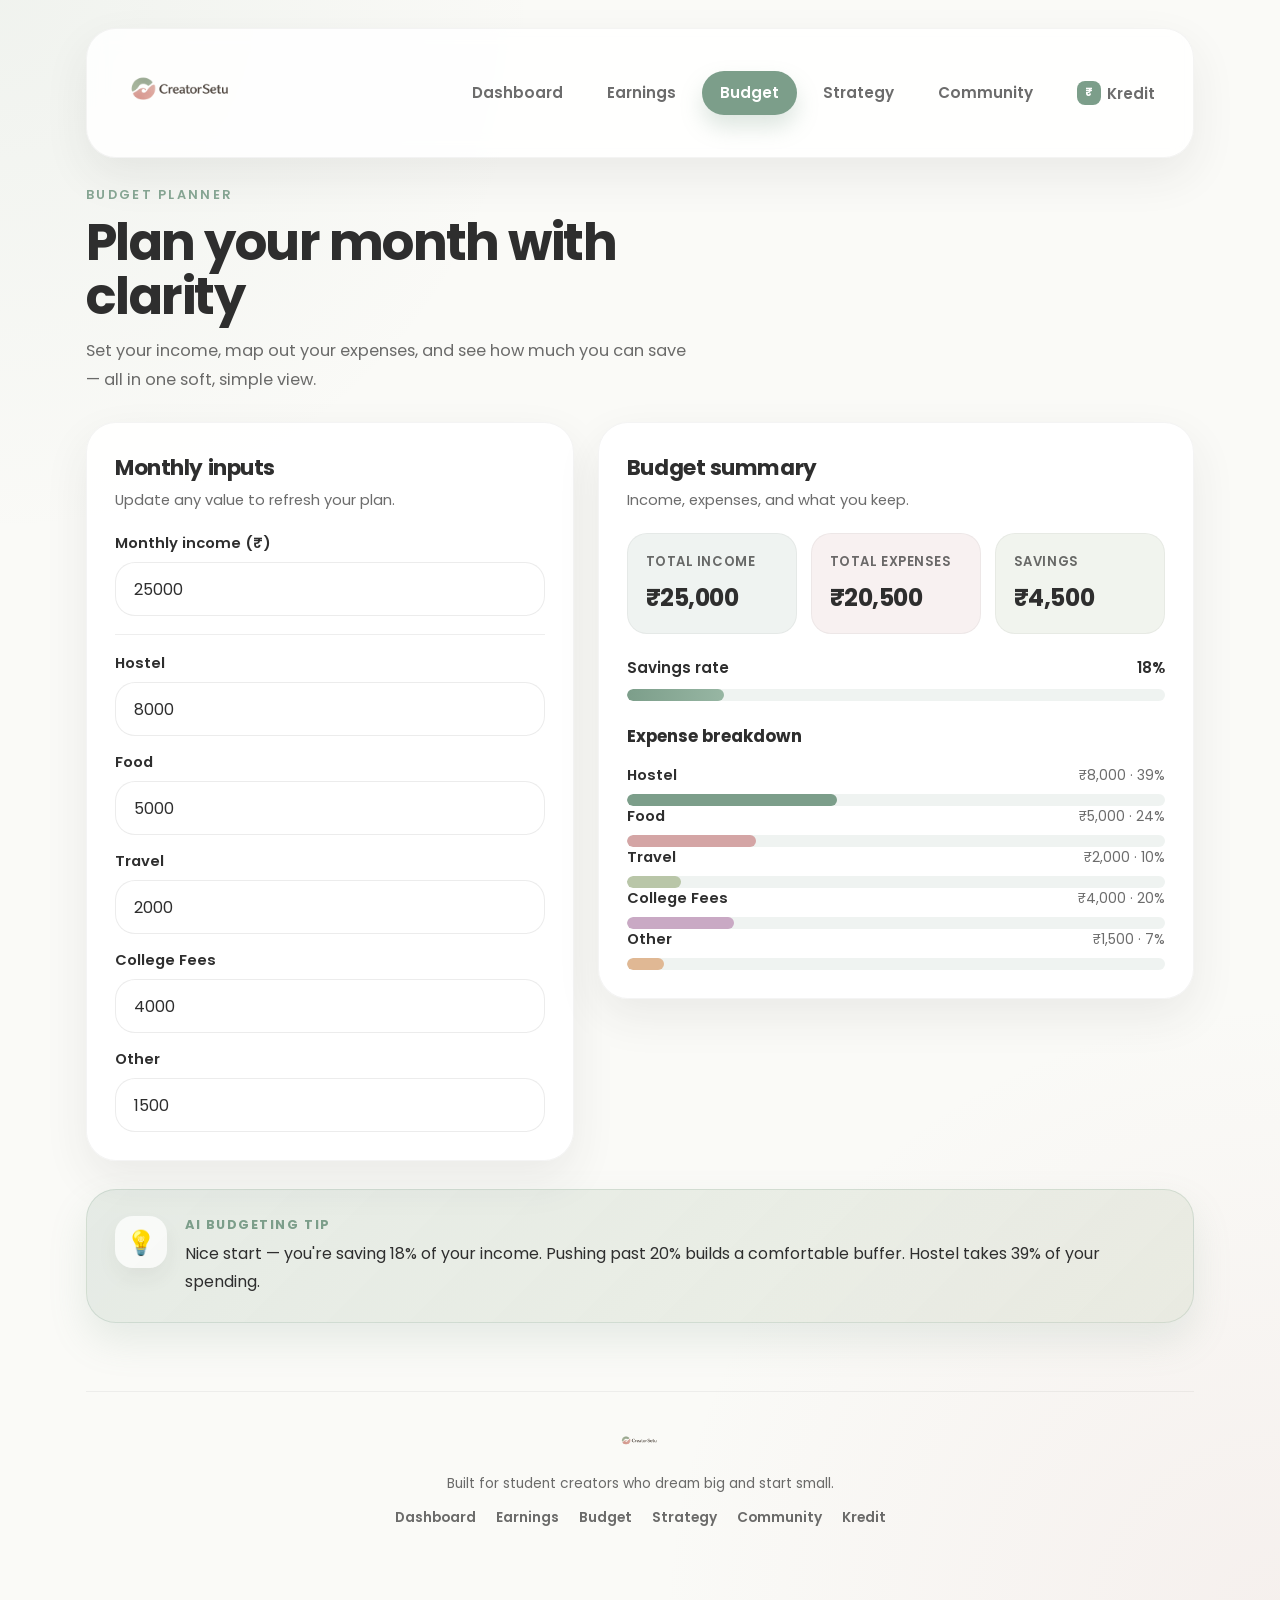
==== commit c7c62377: "feat: polish UI consistency, redesign posts-per-week, fix kredit font - Strategy: replace plain rang" ====
--- a/budget.html
+++ b/budget.html
@@ -22,7 +22,7 @@
 				<a href="budget.html" class="is-active" aria-current="page">Budget</a>
 				<a href="strategy.html">Strategy</a>
 				<a href="community.html">Community</a>
-				<a href="kredit.html" class="kredit-link">Kredit</a>
+				<a href="kredit.html" class="kredit-nav-link"><span class="kredit-icon">₹</span> Kredit</a>
 			</nav>
 		</header>
 
@@ -110,6 +110,21 @@
 				</div>
 			</article>
 		</section>
+
+		<footer class="site-footer">
+			<div class="site-footer__brand">
+				<img src="logo_transparent.png" alt="CreatorSetu" class="brand-logo">
+			</div>
+			<p class="site-footer__text">Built for student creators who dream big and start small.</p>
+			<div class="site-footer__links">
+				<a href="index.html">Dashboard</a>
+				<a href="earnings.html">Earnings</a>
+				<a href="budget.html">Budget</a>
+				<a href="strategy.html">Strategy</a>
+				<a href="community.html">Community</a>
+				<a href="kredit.html">Kredit</a>
+			</div>
+		</footer>
 	</main>
 
 	<script src="budget.js"></script>
--- a/style.css
+++ b/style.css
@@ -109,12 +109,12 @@
 }
 
 .brand-logo--panel {
-	width: 200px;
+	width: 420px;
 	height: auto;
 }
 
 .brand-logo--dashboard {
-	height: 40px;
+	height: 100px;
 	width: auto;
 }
 
@@ -398,27 +398,62 @@
 }
 
 .bar-chart {
-	display: grid;
-	grid-template-columns: repeat(6, minmax(0, 1fr));
-	align-items: end;
-	gap: 14px;
+	width: 100%;
 	min-height: 320px;
 	padding: 12px 4px 0;
 }
 
-.bar-chart__item {
-	display: grid;
-	justify-items: center;
-	gap: 10px;
-}
-
-.bar-chart__bar {
+.earnings-chart {
+	display: block;
 	width: 100%;
-	min-height: 40px;
-	border-radius: 20px 20px 10px 10px;
-	background: linear-gradient(180deg, rgba(124, 158, 138, 0.95), rgba(124, 158, 138, 0.52));
-	box-shadow: 0 12px 24px rgba(124, 158, 138, 0.2);
-	align-self: end;
+	height: auto;
+	overflow: visible;
+}
+
+.earnings-chart__grid {
+	stroke: rgba(124, 158, 138, 0.18);
+	stroke-width: 1;
+}
+
+.earnings-chart__axis {
+	fill: var(--muted);
+	font-size: 13px;
+	text-anchor: end;
+}
+
+.earnings-chart__area {
+	fill: rgba(124, 158, 138, 0.16);
+}
+
+.earnings-chart__bar {
+	fill: rgba(124, 158, 138, 0.42);
+}
+
+.earnings-chart__line {
+	fill: none;
+	stroke: var(--accent);
+	stroke-width: 3;
+	stroke-linecap: round;
+	stroke-linejoin: round;
+}
+
+.earnings-chart__dot {
+	fill: #fff;
+	stroke: var(--accent);
+	stroke-width: 3;
+}
+
+.earnings-chart__value {
+	fill: var(--text);
+	font-size: 13px;
+	font-weight: 600;
+	text-anchor: middle;
+}
+
+.earnings-chart__label {
+	fill: var(--muted);
+	font-size: 13px;
+	text-anchor: middle;
 }
 
 .bar-chart__label {
@@ -1600,39 +1635,90 @@
 	}
 }
 
-/* ===== Kredit — Peer-to-peer micro lending ===== */
-.kredit-link.is-active {
-	background: #C4956A !important;
-	color: #fff !important;
-	box-shadow: 0 12px 22px rgba(196, 149, 106, 0.3) !important;
-}
-
-.page__links .kredit-link:not(.is-active) {
-	color: #C4956A;
+/* ===== Kredit nav link icon ===== */
+.kredit-nav-link {
+	display: inline-flex;
+	align-items: center;
+	gap: 6px;
+}
+
+.kredit-icon {
+	display: inline-flex;
+	align-items: center;
+	justify-content: center;
+	width: 24px;
+	height: 24px;
+	border-radius: 8px;
+	background: var(--accent);
+	color: #fff;
+	font-size: 0.72rem;
 	font-weight: 700;
-}
-
-.kredit-eyebrow {
-	color: #C4956A !important;
-}
-
-.kredit-toggle-section {
+	line-height: 1;
+	flex-shrink: 0;
+}
+
+.page__links .kredit-nav-link.is-active .kredit-icon,
+.dashboard__links .kredit-nav-link.is-active .kredit-icon {
+	background: rgba(255, 255, 255, 0.3);
+}
+
+/* ===== Kredit page ===== */
+
+/* Hero */
+.kredit-hero {
+	display: grid;
+	gap: 16px;
+	max-width: 680px;
+	text-align: center;
+	justify-self: center;
+	padding: 20px 0 8px;
+}
+
+.kredit-hero__eyebrow {
+	color: var(--accent);
+}
+
+.kredit-hero__title {
+	margin: 0;
+	font-family: 'Poppins', sans-serif;
+	font-weight: 800;
+	font-size: clamp(2.4rem, 5vw, 3.6rem);
+	line-height: 1.05;
+	letter-spacing: -0.03em;
+	background: linear-gradient(135deg, var(--accent), #5e8a6e);
+	-webkit-background-clip: text;
+	-webkit-text-fill-color: transparent;
+	background-clip: text;
+	color: transparent;
+}
+
+.kredit-hero__subtitle {
+	margin: 0;
+	color: var(--muted);
+	line-height: 1.8;
+	font-size: 1.06rem;
+	max-width: 52ch;
+	justify-self: center;
+}
+
+/* Toggle */
+.kredit-toggle-wrap {
 	display: flex;
 	justify-content: center;
 }
 
 .kredit-toggle {
 	display: grid;
-	grid-template-columns: repeat(2, minmax(0, 1fr));
+	grid-template-columns: 1fr 1fr;
 	gap: 8px;
 	padding: 6px;
 	border-radius: 999px;
-	background: rgba(196, 149, 106, 0.1);
+	background: rgba(124, 158, 138, 0.1);
 	width: min(100%, 320px);
 }
 
-.kredit-toggle__button {
-	min-height: 50px;
+.kredit-toggle__btn {
+	min-height: 48px;
 	border-radius: 999px;
 	font-weight: 600;
 	font-size: 1rem;
@@ -1640,38 +1726,35 @@
 	transition: background 220ms ease, color 220ms ease, transform 220ms ease;
 }
 
-.kredit-toggle__button.is-active {
-	background: #C4956A;
+.kredit-toggle__btn.is-active {
+	background: var(--accent);
 	color: #fff;
-	box-shadow: 0 10px 22px rgba(196, 149, 106, 0.3);
-}
-
-.kredit-toggle__button:hover {
+	box-shadow: 0 12px 24px rgba(124, 158, 138, 0.3);
+}
+
+.kredit-toggle__btn:hover {
 	transform: translateY(-2px);
 }
 
 /* Panels */
-.kredit-panel {
+.kredit-panel--hidden {
 	display: none;
 }
 
-.kredit-panel.is-active {
-	display: block;
-}
-
-/* Loan request cards grid */
-.kredit-grid {
+/* Request grid */
+.kredit-request-grid {
 	display: grid;
 	grid-template-columns: repeat(auto-fill, minmax(300px, 1fr));
-	gap: 22px;
-}
-
+	gap: 20px;
+}
+
+/* Kredit card */
 .kredit-card {
 	padding: 26px;
 	border-radius: var(--radius-lg);
 	background: rgba(255, 255, 255, 0.92);
 	border: 1px solid rgba(46, 46, 46, 0.05);
-	box-shadow: 0 14px 32px rgba(46, 46, 46, 0.06);
+	box-shadow: 0 16px 32px rgba(46, 46, 46, 0.06);
 	display: grid;
 	gap: 16px;
 	transition: transform 200ms ease, box-shadow 200ms ease;
@@ -1694,12 +1777,11 @@
 	border-radius: 999px;
 	display: grid;
 	place-items: center;
-	background: linear-gradient(135deg, #C4956A, #d4a97e);
 	color: #fff;
 	font-weight: 700;
-	font-size: 0.95rem;
-	box-shadow: 0 8px 18px rgba(196, 149, 106, 0.3);
+	font-size: 0.9rem;
 	flex-shrink: 0;
+	box-shadow: 0 8px 16px rgba(46, 46, 46, 0.1);
 }
 
 .kredit-card__info {
@@ -1710,13 +1792,12 @@
 .kredit-card__name {
 	margin: 0;
 	font-size: 1.05rem;
-	font-weight: 600;
 }
 
 .kredit-card__purpose {
 	font-size: 0.84rem;
-	color: var(--muted);
-	font-weight: 500;
+	font-weight: 600;
+	color: var(--accent);
 }
 
 .kredit-card__desc {
@@ -1727,119 +1808,81 @@
 }
 
 .kredit-card__meta {
+	display: flex;
+	gap: 24px;
+}
+
+.kredit-card__amount,
+.kredit-card__timeline {
+	display: grid;
+	gap: 2px;
+}
+
+.kredit-card__amount-label {
+	font-size: 0.76rem;
+	font-weight: 600;
+	letter-spacing: 0.06em;
+	text-transform: uppercase;
+	color: var(--muted);
+}
+
+.kredit-card__foot {
 	display: flex;
 	align-items: center;
 	justify-content: space-between;
 	gap: 12px;
-	flex-wrap: wrap;
-}
-
-.kredit-card__amount-wrap {
-	display: grid;
-	gap: 2px;
-}
-
-.kredit-card__amount {
-	font-size: 1.5rem;
-	font-weight: 700;
-	color: #C4956A;
-	letter-spacing: -0.02em;
-}
-
-.kredit-card__timeline {
-	font-size: 0.82rem;
-	color: var(--muted);
-}
-
-/* Risk badge */
+	padding-top: 4px;
+	border-top: 1px solid rgba(46, 46, 46, 0.06);
+}
+
 .kredit-risk-badge {
 	padding: 6px 14px;
 	border-radius: 999px;
 	font-size: 0.78rem;
 	font-weight: 700;
-	letter-spacing: 0.02em;
-}
-
-.kredit-risk--low {
-	background: rgba(124, 158, 138, 0.16);
-	color: #4a7a5c;
-}
-
-.kredit-risk--medium {
-	background: rgba(219, 180, 72, 0.18);
-	color: #8a6d1a;
-}
-
-.kredit-risk--high {
-	background: rgba(212, 120, 120, 0.18);
-	color: #8a2e2e;
-}
-
-/* Lend button */
-.kredit-lend-button {
-	background: #C4956A;
-	box-shadow: 0 14px 26px rgba(196, 149, 106, 0.28);
-}
-
-.kredit-lend-button:hover {
-	transform: translateY(-2px);
-	background: #b8865c;
-}
-
-.kredit-lend-button--done {
-	background: rgba(124, 158, 138, 0.18) !important;
-	color: var(--accent) !important;
-	box-shadow: none !important;
-	cursor: default;
-}
-
-/* Submit button in borrow form */
-.kredit-submit-button {
-	background: #C4956A;
-	box-shadow: 0 14px 26px rgba(196, 149, 106, 0.28);
-}
-
-.kredit-submit-button:hover {
-	transform: translateY(-2px);
-	background: #b8865c;
-}
-
-/* Borrow form card */
-.kredit-form-card {
-	max-width: 560px;
-}
-
-/* Confirmation card */
-.kredit-confirm {
-	text-align: center;
-	padding: 36px 28px;
-	display: grid;
-	gap: 12px;
-	justify-items: center;
-}
-
-.kredit-confirm__icon {
-	width: 64px;
-	height: 64px;
-	border-radius: 999px;
-	display: grid;
-	place-items: center;
-	font-size: 1.8rem;
+	letter-spacing: 0.04em;
+}
+
+.kredit-lend-btn {
+	min-height: 42px;
+	padding: 0 28px;
+	font-size: 0.92rem;
+}
+
+.kredit-lend-btn--done {
 	background: rgba(124, 158, 138, 0.16);
 	color: var(--accent);
-	box-shadow: 0 12px 24px rgba(124, 158, 138, 0.2);
-}
-
-.kredit-confirm h3 {
-	margin: 0;
-	font-size: 1.4rem;
-}
-
-.kredit-confirm p {
-	margin: 0;
-	color: var(--muted);
-	line-height: 1.7;
-	max-width: 40ch;
+	box-shadow: none;
+	cursor: default;
+}
+
+/* Borrow form */
+.kredit-borrow-card {
+	max-width: 600px;
+}
+
+.kredit-textarea {
+	width: 100%;
+	min-height: 90px;
+	padding: 16px 18px;
+	border-radius: var(--radius-md);
+	border: 1px solid rgba(46, 46, 46, 0.09);
+	background: rgba(255, 255, 255, 0.95);
+	color: var(--text);
+	outline: none;
+	font: inherit;
+	resize: vertical;
+	box-shadow: inset 0 1px 0 rgba(255, 255, 255, 0.7);
+	transition: border-color 180ms ease, box-shadow 180ms ease;
+}
+
+.kredit-textarea::placeholder {
+	color: rgba(46, 46, 46, 0.4);
+}
+
+.kredit-textarea:focus {
+	border-color: rgba(124, 158, 138, 0.5);
+	box-shadow: 0 0 0 4px rgba(124, 158, 138, 0.12);
 }
 
 /* My Kredit section */
@@ -1850,134 +1893,280 @@
 
 .kredit-stats-row {
 	display: grid;
-	grid-template-columns: repeat(4, minmax(0, 1fr));
+	grid-template-columns: repeat(3, minmax(0, 1fr));
+	gap: 18px;
+}
+
+.kredit-stat-card {
+	padding: 24px;
+	border-radius: var(--radius-lg);
+	background: rgba(255, 255, 255, 0.9);
+	box-shadow: 0 14px 28px rgba(46, 46, 46, 0.06);
+	border: 1px solid rgba(46, 46, 46, 0.05);
+	display: grid;
+	gap: 10px;
+}
+
+.kredit-stat-card p {
+	margin: 0;
+	color: var(--muted);
+	font-size: 0.92rem;
+}
+
+.kredit-stat-card strong {
+	font-size: 2rem;
+	line-height: 1;
+	color: var(--text);
+	letter-spacing: -0.02em;
+}
+
+.kredit-stat-card span {
+	color: var(--muted);
+	font-size: 0.88rem;
+}
+
+/* Loan rows */
+.kredit-loans-list {
+	display: grid;
 	gap: 16px;
 }
 
-.kredit-stat-card {
-	padding: 22px;
-	border-radius: var(--radius-md);
-	background: rgba(255, 255, 255, 0.92);
-	border: 1px solid rgba(46, 46, 46, 0.05);
-	box-shadow: 0 12px 26px rgba(46, 46, 46, 0.06);
-	display: grid;
-	gap: 8px;
-}
-
-.kredit-stat-card span {
-	font-size: 0.82rem;
-	font-weight: 600;
-	letter-spacing: 0.04em;
-	text-transform: uppercase;
-	color: var(--muted);
-}
-
-.kredit-stat-card strong {
-	font-size: 1.7rem;
-	letter-spacing: -0.02em;
-	color: var(--text);
-}
-
-/* Active loans list */
-.kredit-active-loans {
-	display: grid;
-	gap: 16px;
-}
-
-.kredit-loan-item {
-	padding: 22px 26px;
+.kredit-loan-row {
+	padding: 22px 24px;
 	border-radius: var(--radius-md);
 	background: linear-gradient(135deg, rgba(250, 250, 247, 0.96), rgba(255, 255, 255, 0.98));
 	border: 1px solid rgba(46, 46, 46, 0.05);
-	box-shadow: 0 12px 24px rgba(46, 46, 46, 0.05);
-	display: grid;
-	gap: 12px;
-}
-
-.kredit-loan-item__top {
+	box-shadow: 0 10px 22px rgba(46, 46, 46, 0.05);
+	display: grid;
+	gap: 14px;
+}
+
+.kredit-loan-row__info {
 	display: flex;
 	align-items: center;
 	justify-content: space-between;
 	gap: 12px;
 }
 
-.kredit-loan-item__name {
-	font-weight: 600;
+.kredit-loan-row__info strong {
 	font-size: 1.02rem;
 }
 
-.kredit-loan-item__amount {
+.kredit-loan-row__info span {
+	color: var(--muted);
+	font-size: 0.88rem;
+}
+
+.kredit-loan-row__bar-wrap {
+	display: grid;
+	gap: 8px;
+}
+
+.kredit-loan-row__status {
+	display: flex;
+	align-items: center;
+	justify-content: space-between;
+	gap: 10px;
+}
+
+.kredit-loan-status-badge {
+	padding: 4px 12px;
+	border-radius: 999px;
+	font-size: 0.78rem;
+	font-weight: 600;
+}
+
+.kredit-loan-status-badge--active {
+	background: rgba(124, 158, 138, 0.14);
+	color: var(--accent);
+}
+
+.kredit-loan-status-badge--done {
+	background: rgba(124, 158, 138, 0.22);
+	color: #5e8a6e;
+}
+
+.kredit-loan-pct {
 	font-weight: 700;
-	font-size: 1.1rem;
-	color: #C4956A;
-}
-
-.kredit-loan-item__purpose {
-	margin: 0;
-	color: var(--muted);
-	font-size: 0.92rem;
-	line-height: 1.6;
-}
-
-.kredit-loan-item__progress {
-	display: grid;
-	gap: 8px;
-}
-
-.kredit-progress-bar {
-	height: 10px;
-	border-radius: 999px;
-	background: rgba(196, 149, 106, 0.14);
-	overflow: hidden;
-}
-
-.kredit-progress-bar span {
-	display: block;
-	height: 100%;
-	border-radius: inherit;
-	background: linear-gradient(90deg, #C4956A, #d4a97e);
-	transition: width 400ms ease;
-}
-
-.kredit-loan-item__status {
-	font-size: 0.84rem;
-	color: var(--muted);
-	font-weight: 500;
-}
-
-.kredit-loan-item__status--done {
-	color: var(--accent);
-	font-weight: 600;
-}
-
-/* AI tip card kredit variant */
-.kredit-ai-tip {
-	background: linear-gradient(135deg, rgba(196, 149, 106, 0.14), rgba(219, 180, 130, 0.18));
-	border: 1px solid rgba(196, 149, 106, 0.22);
-	box-shadow: 0 18px 38px rgba(196, 149, 106, 0.14);
-}
-
-.kredit-ai-tip .ai-tip-card__label {
-	color: #C4956A;
-}
-
-/* Responsive */
+	font-size: 0.88rem;
+	color: var(--text);
+}
+
+/* Kredit AI tip card override */
+.kredit-tip-card {
+	background: linear-gradient(135deg, rgba(124, 158, 138, 0.18), rgba(124, 158, 138, 0.08));
+	border-color: rgba(124, 158, 138, 0.25);
+}
+
+/* ===== Kredit responsive ===== */
 @media (max-width: 900px) {
-	.kredit-grid {
+	.kredit-request-grid {
 		grid-template-columns: 1fr;
 	}
 
-	.kredit-stats-row {
-		grid-template-columns: repeat(2, 1fr);
-	}
-}
-
-@media (max-width: 560px) {
 	.kredit-stats-row {
 		grid-template-columns: 1fr;
 	}
+}
+
+@media (max-width: 560px) {
+	.kredit-hero__title {
+		font-size: 2rem;
+	}
 
 	.kredit-toggle {
 		width: 100%;
 	}
-}
+
+	.kredit-card__meta {
+		flex-direction: column;
+		gap: 10px;
+	}
+}
+
+/* ===== Week Dots — Strategy posts per week ===== */
+.posts-per-week-field {
+	display: grid;
+	gap: 12px;
+}
+
+.week-dots {
+	display: grid;
+	gap: 12px;
+}
+
+.week-dots__row {
+	display: flex;
+	gap: 10px;
+	justify-content: center;
+}
+
+.week-dot {
+	width: 48px;
+	height: 48px;
+	border-radius: 16px;
+	display: grid;
+	place-items: center;
+	border: 2px solid rgba(124, 158, 138, 0.25);
+	background: rgba(255, 255, 255, 0.8);
+	cursor: pointer;
+	transition: all 240ms cubic-bezier(0.4, 0, 0.2, 1);
+	position: relative;
+}
+
+.week-dot:hover {
+	border-color: var(--accent);
+	transform: translateY(-2px);
+	box-shadow: 0 8px 18px rgba(124, 158, 138, 0.18);
+}
+
+.week-dot.is-filled {
+	background: var(--accent);
+	border-color: var(--accent);
+	box-shadow: 0 8px 20px rgba(124, 158, 138, 0.35);
+	transform: scale(1.05);
+}
+
+.week-dot.is-filled .week-dot__label {
+	color: #fff;
+	font-weight: 700;
+}
+
+.week-dot__label {
+	font-size: 0.78rem;
+	font-weight: 600;
+	color: var(--muted);
+	letter-spacing: 0.02em;
+	transition: color 240ms ease;
+}
+
+.week-dots__hint {
+	margin: 0;
+	text-align: center;
+	font-size: 0.8rem;
+	color: var(--muted);
+}
+
+@media (max-width: 560px) {
+	.week-dot {
+		width: 40px;
+		height: 40px;
+		border-radius: 12px;
+	}
+
+	.week-dots__row {
+		gap: 6px;
+	}
+}
+
+/* ===== Consistent Footer ===== */
+.site-footer {
+	margin-top: 40px;
+	padding: 32px 26px;
+	border-top: 1px solid rgba(46, 46, 46, 0.06);
+	text-align: center;
+	display: grid;
+	gap: 12px;
+}
+
+.site-footer__brand {
+	display: flex;
+	align-items: center;
+	justify-content: center;
+	gap: 10px;
+}
+
+.site-footer__brand img {
+	height: 36px;
+	width: auto;
+}
+
+.site-footer__text {
+	margin: 0;
+	color: var(--muted);
+	font-size: 0.86rem;
+	line-height: 1.7;
+}
+
+.site-footer__links {
+	display: flex;
+	gap: 20px;
+	justify-content: center;
+	flex-wrap: wrap;
+}
+
+.site-footer__links a {
+	color: var(--muted);
+	font-size: 0.86rem;
+	font-weight: 600;
+	text-decoration: none;
+	transition: color 180ms ease;
+}
+
+.site-footer__links a:hover {
+	color: var(--accent);
+}
+
+/* ===== Smooth page transitions ===== */
+.page > section,
+.page > div {
+	animation: pageContentFade 400ms ease both;
+}
+
+@keyframes pageContentFade {
+	from {
+		opacity: 0;
+		transform: translateY(12px);
+	}
+	to {
+		opacity: 1;
+		transform: translateY(0);
+	}
+}
+
+.page > section:nth-child(2) { animation-delay: 60ms; }
+.page > section:nth-child(3) { animation-delay: 120ms; }
+.page > section:nth-child(4) { animation-delay: 180ms; }
+.page > section:nth-child(5) { animation-delay: 240ms; }
+.page > div:nth-child(3) { animation-delay: 120ms; }
+.page > div:nth-child(4) { animation-delay: 180ms; }
